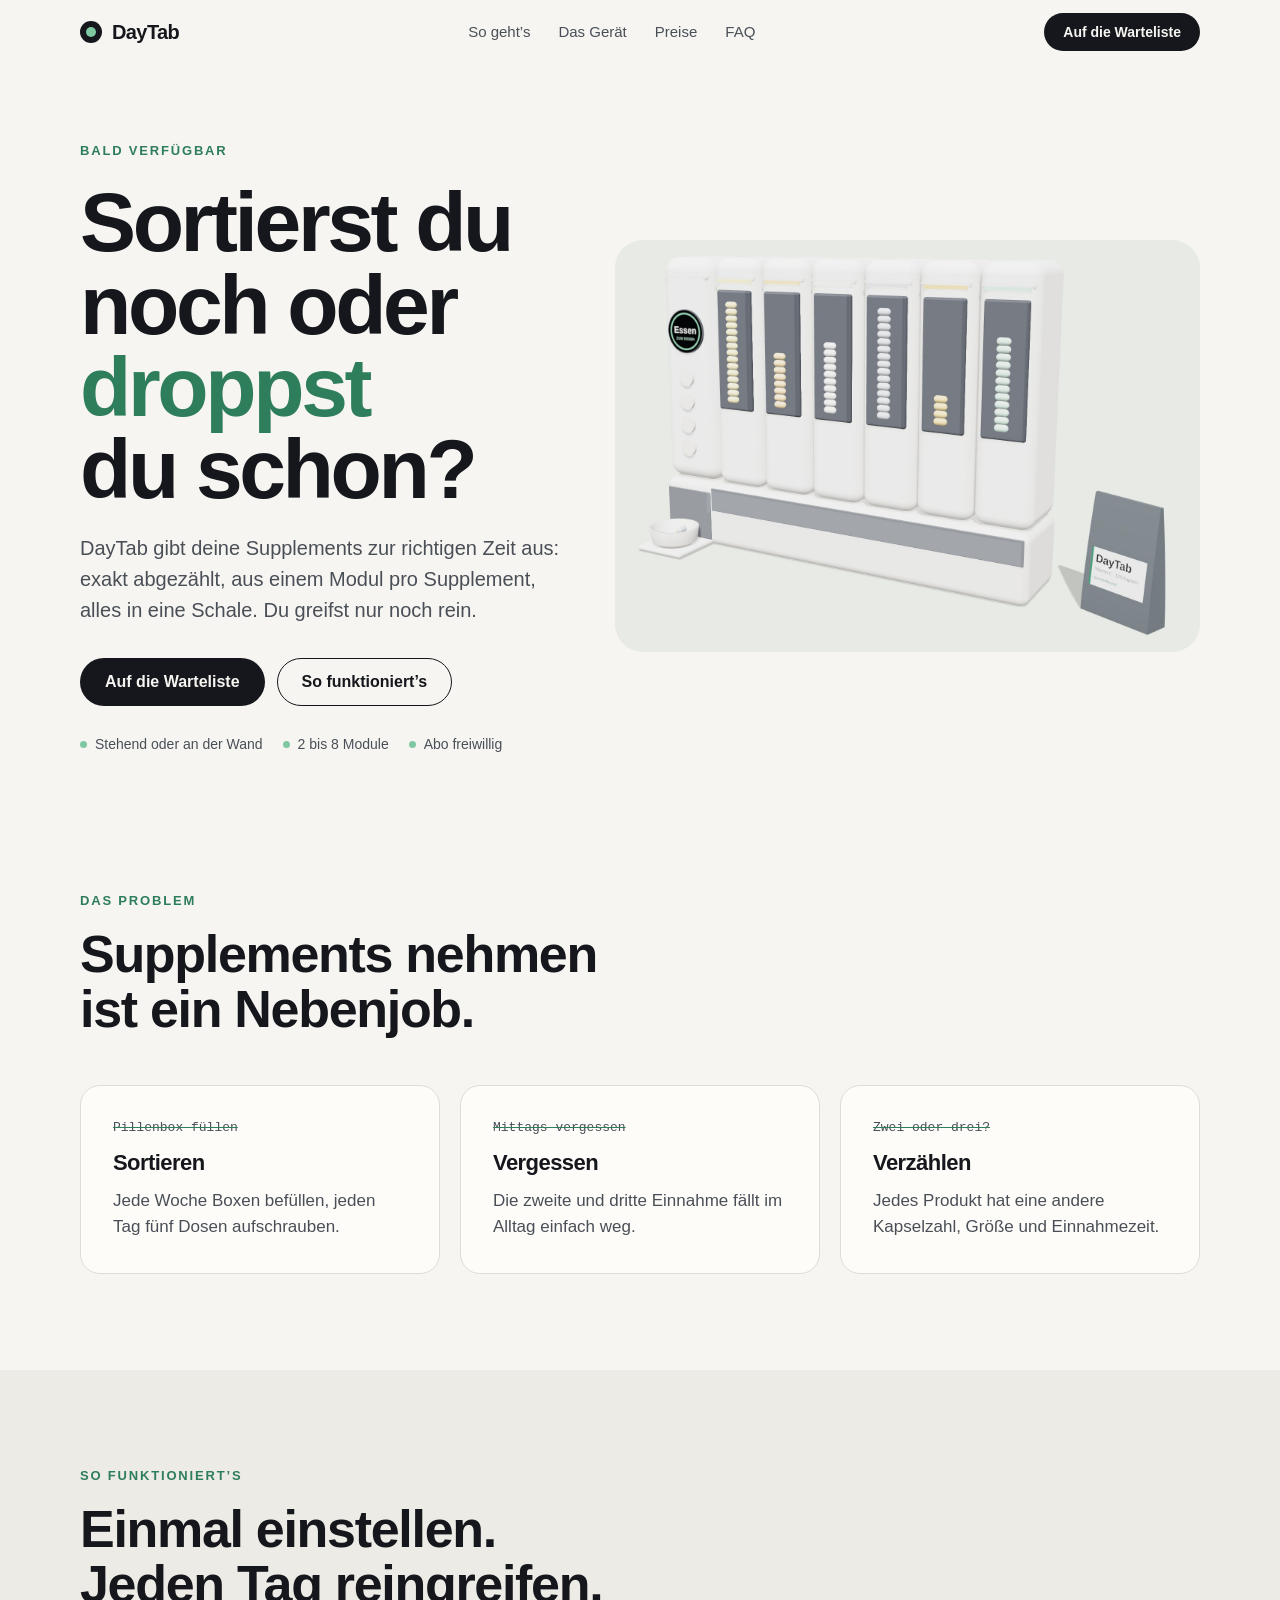
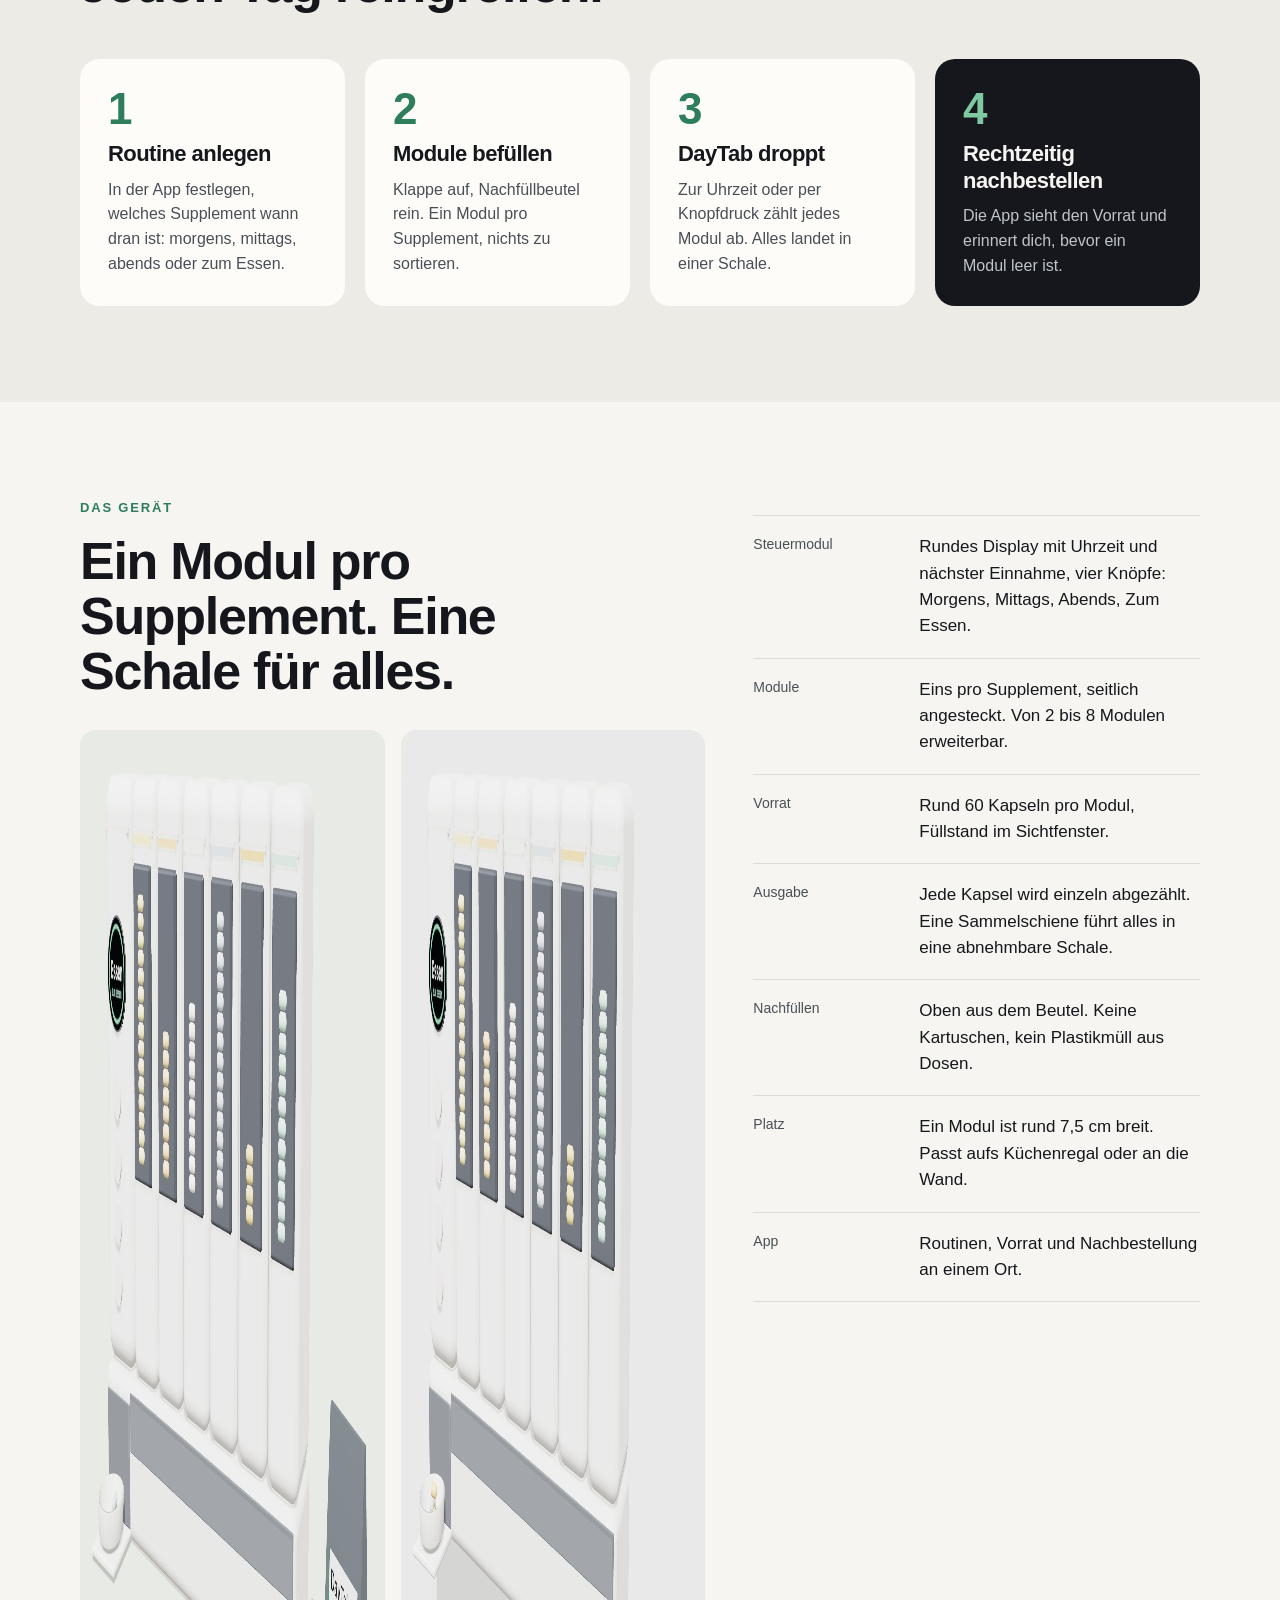
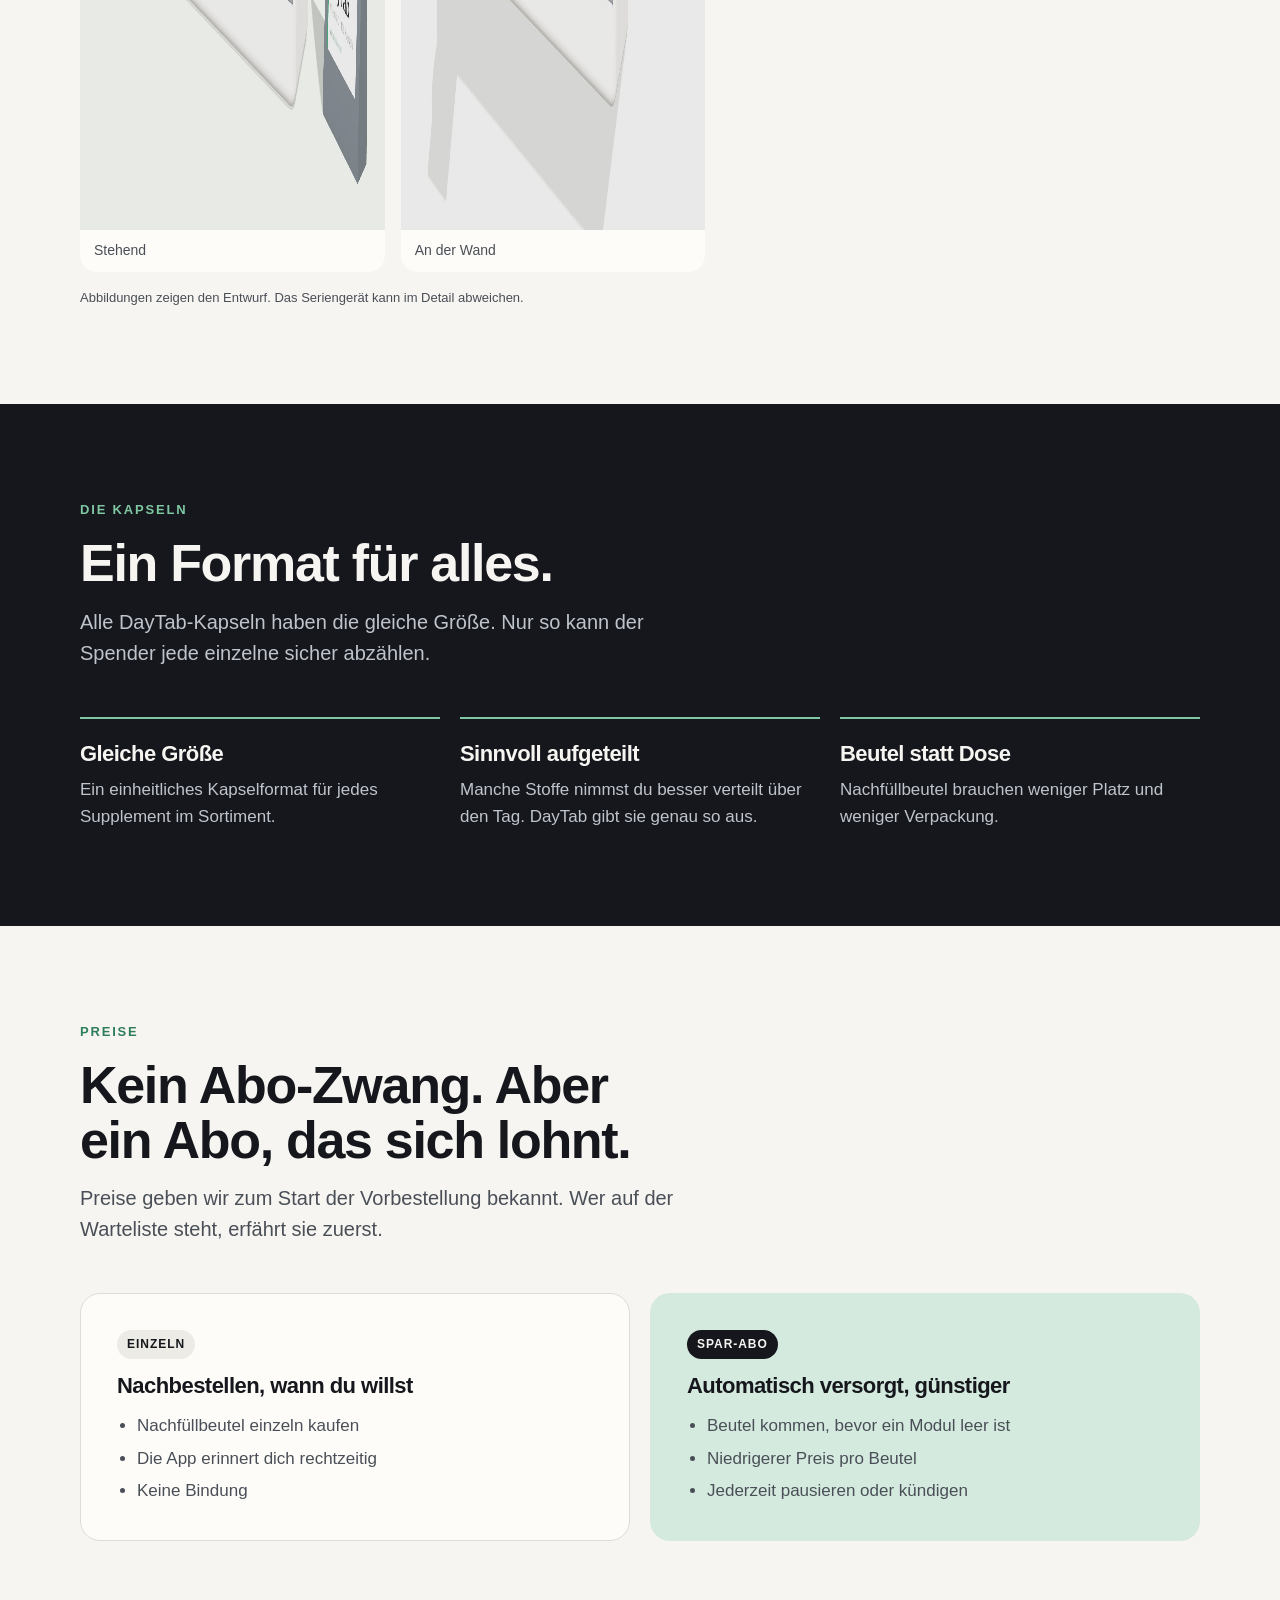
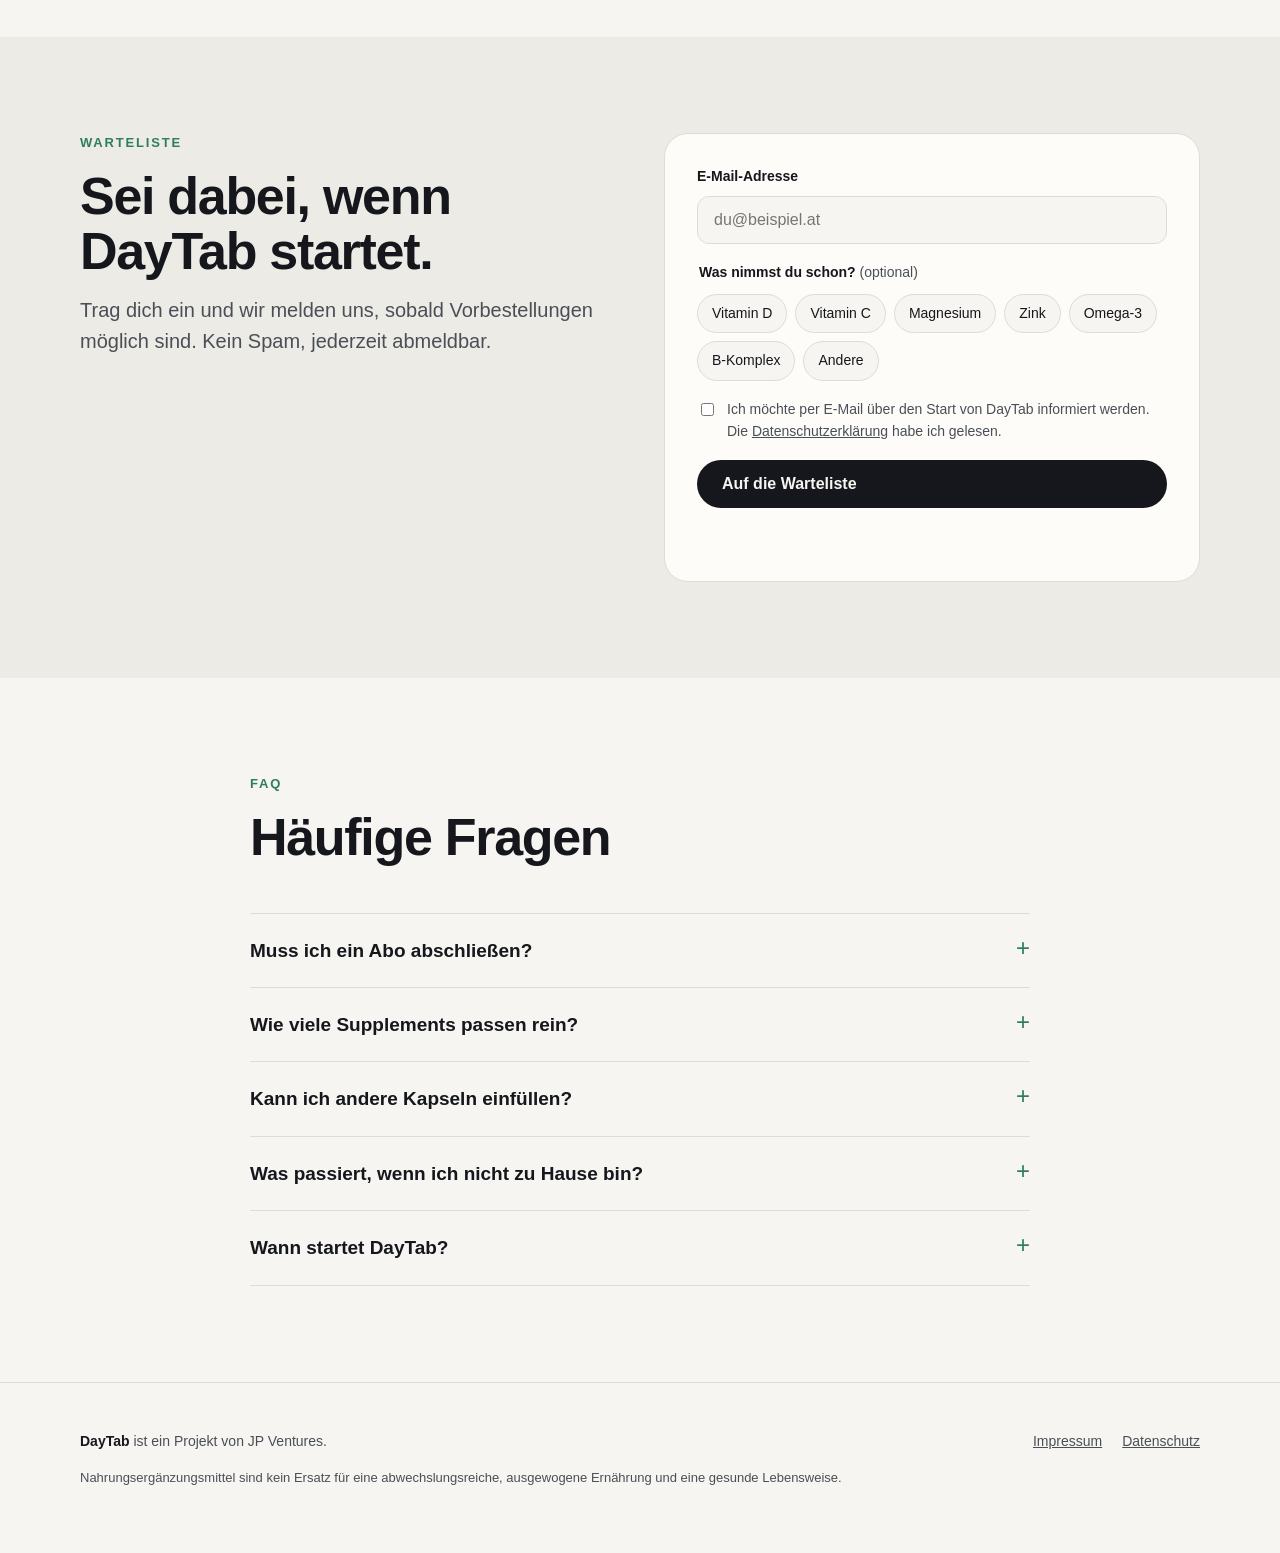
==== index.html @ 2c5327a3 "DayTab Landingpage mit Warteliste Co-Authored-By: Claude Opus 5.5 <noreply@anthropic.com> Claude-Ses" ====
<!doctype html>
<html lang="de">
<head>
<meta charset="utf-8">
<meta name="viewport" content="width=device-width, initial-scale=1">
<title>DayTab – Sortierst du noch oder droppst du schon?</title>
<meta name="description" content="DayTab gibt deine Supplements zur richtigen Zeit aus: ein Modul pro Supplement, exakt abgezählt, alles in einer Schale. Jetzt auf die Warteliste.">
<meta property="og:title" content="DayTab">
<meta property="og:description" content="Sortierst du noch oder droppst du schon? Der modulare Supplement-Spender.">
<meta property="og:image" content="/assets/spender-stehend.jpg">
<link rel="icon" href="data:image/svg+xml,%3Csvg xmlns='http://www.w3.org/2000/svg' viewBox='0 0 32 32'%3E%3Crect width='32' height='32' rx='8' fill='%2315171C'/%3E%3Ccircle cx='16' cy='16' r='7' fill='%237FC8A2'/%3E%3C/svg%3E">
<link rel="preload" href="/assets/fonts/dm-sans-latin-wght-normal.woff2" as="font" type="font/woff2" crossorigin>
<link rel="stylesheet" href="/assets/site.css">
<style>
:root{
  --paper:#F6F5F1; --paper-2:#ECEBE5; --stage:#E8EAE5; --card:#FDFCF9;
  --ink:#15171C; --ink-2:#4A4F57; --line:#DEDCD4;
  --green:#2E7D5B; --mint:#7FC8A2; --mint-soft:#D5EADF;
  --night:#15171C; --night-2:#BFC4CC;
  --sans:'DM Sans','Helvetica Neue',Arial,sans-serif; --mono:ui-monospace,'SF Mono',Menlo,Consolas,monospace;
  --wrap:1160px; --r:20px;
}
*{box-sizing:border-box}
html{scroll-behavior:smooth}
body{margin:0;background:var(--paper);color:var(--ink);font-family:var(--sans);font-size:17px;line-height:1.55;-webkit-font-smoothing:antialiased}
img{max-width:100%;display:block}
a{color:inherit}
.wrap{max-width:var(--wrap);margin:0 auto;padding-left:max(20px,env(safe-area-inset-left,0px));padding-right:max(20px,env(safe-area-inset-right,0px))}
h1,h2,h3{margin:0;letter-spacing:-.025em;text-wrap:balance}
h2{font-size:clamp(32px,4.4vw,52px);line-height:1.05;font-weight:700}
h3{font-size:22px;line-height:1.2;font-weight:600}
p{margin:0}
.eyebrow{font-size:13px;font-weight:600;letter-spacing:.14em;text-transform:uppercase;color:var(--green)}
.lead{font-size:20px;color:var(--ink-2);max-width:56ch}
.btn{display:inline-flex;align-items:center;gap:8px;font:600 16px var(--sans);text-decoration:none;border-radius:999px;padding:14px 24px;border:1px solid transparent;cursor:pointer;transition:transform .15s ease,background .15s ease}
.btn:hover{transform:translateY(-1px)}
.btn-dark{background:var(--ink);color:var(--paper)}
.btn-line{border-color:var(--ink);color:var(--ink);background:transparent}
:focus-visible{outline:2px solid var(--green);outline-offset:3px}

/* nav */
header.nav{position:sticky;top:0;z-index:20;background:rgba(246,245,241,.86);backdrop-filter:saturate(1.4) blur(12px);-webkit-backdrop-filter:saturate(1.4) blur(12px);border-bottom:1px solid transparent}
header.nav.scrolled{border-bottom-color:var(--line)}
.nav-in{display:flex;align-items:center;justify-content:space-between;height:64px;gap:16px}
.logo{display:flex;align-items:center;gap:10px;font-weight:700;font-size:20px;letter-spacing:-.03em;text-decoration:none}
.logo i{width:22px;height:22px;border-radius:50%;background:var(--ink);position:relative;display:block}
.logo i::after{content:"";position:absolute;inset:6px;border-radius:50%;background:var(--mint)}
.nav-links{display:flex;gap:28px;font-size:15px}
.nav-links a{text-decoration:none;color:var(--ink-2)}
.nav-links a:hover{color:var(--ink)}
.nav .btn{padding:10px 18px;font-size:14px}
@media (max-width:820px){.nav-links{display:none}}

/* hero */
.hero{padding:72px 0 40px}
.hero-grid{display:grid;grid-template-columns:minmax(0,5fr) minmax(0,6fr);gap:48px;align-items:center}
.hero h1{font-size:clamp(44px,6.6vw,84px);line-height:.98;font-weight:700;letter-spacing:-.04em;margin:18px 0 22px}
.hero h1 em{font-style:normal;color:var(--green)}
.hero .cta{display:flex;flex-wrap:wrap;gap:12px;margin-top:32px}
.hero-img{background:var(--stage);border-radius:28px;overflow:hidden;aspect-ratio:1560/1100}
.hero-img img{width:100%;height:100%;object-fit:cover}
.hero-meta{display:flex;flex-wrap:wrap;gap:8px 20px;margin-top:28px;font-size:14px;color:var(--ink-2)}
.hero-meta span::before{content:"";display:inline-block;width:7px;height:7px;border-radius:50%;background:var(--mint);margin-right:8px;vertical-align:1px}
@media (max-width:900px){.hero-grid{grid-template-columns:1fr}.hero{padding-top:40px}}

/* sections */
section{padding:96px 0}
.head{display:flex;flex-direction:column;gap:16px;margin-bottom:48px;max-width:760px}

.problems{display:grid;grid-template-columns:repeat(3,minmax(0,1fr));gap:20px}
.problem{background:var(--card);border:1px solid var(--line);border-radius:var(--r);padding:32px;display:flex;flex-direction:column;gap:12px}
.problem p{color:var(--ink-2)}
.strike{font-family:var(--mono);font-size:13px;color:var(--ink-2);text-decoration:line-through;text-decoration-color:var(--green)}
@media (max-width:820px){.problems{grid-template-columns:1fr}}

.how{background:var(--paper-2)}
.steps{list-style:none;margin:0;padding:0;display:grid;grid-template-columns:repeat(4,minmax(0,1fr));gap:20px;counter-reset:s}
.steps li{counter-increment:s;background:var(--card);border-radius:var(--r);padding:28px;display:flex;flex-direction:column;gap:10px}
.steps li::before{content:counter(s);font:700 44px/1 var(--sans);color:var(--green);letter-spacing:-.04em}
.steps li:last-child{background:var(--night);color:var(--paper)}
.steps li:last-child::before{color:var(--mint)}
.steps li:last-child p{color:var(--night-2)}
.steps p{color:var(--ink-2);font-size:16px}
@media (max-width:980px){.steps{grid-template-columns:repeat(2,minmax(0,1fr))}}
@media (max-width:560px){.steps{grid-template-columns:1fr}}

.device-grid{display:grid;grid-template-columns:minmax(0,7fr) minmax(0,5fr);gap:48px;align-items:start}
.device-img{background:var(--stage);border-radius:28px;overflow:hidden}
.specs{display:flex;flex-direction:column;border-top:1px solid var(--line)}
.spec{display:grid;grid-template-columns:150px 1fr;gap:16px;padding:18px 0;border-bottom:1px solid var(--line)}
.spec dt{font-size:14px;color:var(--ink-2)}
.spec dd{margin:0}
.mount{display:grid;grid-template-columns:repeat(2,minmax(0,1fr));gap:16px;margin-top:24px}
.mount figure{margin:0;background:var(--stage);border-radius:16px;overflow:hidden}
.mount figcaption{font-size:14px;padding:10px 14px;color:var(--ink-2);background:var(--card)}
@media (max-width:900px){.device-grid{grid-template-columns:1fr}.spec{grid-template-columns:120px 1fr}}

.dark{background:var(--night);color:var(--paper)}
.dark .eyebrow{color:var(--mint)}
.dark .lead{color:var(--night-2)}
.feat{display:grid;grid-template-columns:repeat(3,minmax(0,1fr));gap:20px}
.feat div{border-top:2px solid var(--mint);padding-top:22px;display:flex;flex-direction:column;gap:10px}
.feat p{color:var(--night-2)}
@media (max-width:820px){.feat{grid-template-columns:1fr}}

.plans{display:grid;grid-template-columns:repeat(2,minmax(0,1fr));gap:20px}
.plan{border-radius:var(--r);padding:36px;display:flex;flex-direction:column;gap:14px;background:var(--card);border:1px solid var(--line)}
.plan.sub{background:var(--mint-soft);border-color:transparent}
.plan ul{margin:0;padding-left:20px;color:var(--ink-2);display:flex;flex-direction:column;gap:6px}
.tag{align-self:flex-start;font-size:12px;font-weight:600;letter-spacing:.08em;text-transform:uppercase;background:var(--ink);color:var(--paper);padding:5px 10px;border-radius:999px}
@media (max-width:820px){.plans{grid-template-columns:1fr}}

.waitlist{background:var(--paper-2)}
.wl{display:grid;grid-template-columns:minmax(0,1fr) minmax(0,1fr);gap:48px;align-items:start}
form{background:var(--card);border-radius:24px;padding:32px;display:flex;flex-direction:column;gap:18px;border:1px solid var(--line)}
label{font-size:14px;font-weight:600;display:flex;flex-direction:column;gap:8px}
input[type=email]{font:16px var(--sans);padding:14px 16px;border-radius:12px;border:1px solid var(--line);background:var(--paper);color:var(--ink)}
input[type=email]:focus{outline:2px solid var(--green);outline-offset:0;border-color:transparent}
fieldset{border:0;margin:0;padding:0;display:flex;flex-direction:column;gap:10px}
legend{font-size:14px;font-weight:600;margin-bottom:10px}
.chips{display:flex;flex-wrap:wrap;gap:8px}
.chips label{font-weight:500;flex-direction:row;align-items:center;gap:0}
.chips input{position:absolute;opacity:0;pointer-events:none}
.chips span{display:inline-block;padding:8px 14px;border-radius:999px;border:1px solid var(--line);background:var(--paper);font-size:14px;cursor:pointer}
.chips input:checked + span{background:var(--ink);color:var(--paper);border-color:var(--ink)}
.chips input:focus-visible + span{outline:2px solid var(--green);outline-offset:2px}
.consent{flex-direction:row;align-items:flex-start;gap:10px;font-weight:400;color:var(--ink-2)}
.consent input{margin-top:4px;accent-color:var(--green);flex:none}
.consent span{min-width:0;flex:1}
form,.wl > *{min-width:0}
@media (max-width:900px){.wl{grid-template-columns:1fr;gap:32px}}
@media (max-width:480px){form{padding:24px 20px}}
.msg{font-size:15px;min-height:1.5em}
.msg.ok{color:var(--green);font-weight:600}
.msg.err{color:#A3412B}
.btn[disabled]{opacity:.6;cursor:default;transform:none}

.faq{max-width:820px}
details{border-bottom:1px solid var(--line);padding:22px 0}
details:first-of-type{border-top:1px solid var(--line)}
summary{font-size:19px;font-weight:600;cursor:pointer;list-style:none;display:flex;justify-content:space-between;gap:16px}
summary::-webkit-details-marker{display:none}
summary::after{content:"+";font-weight:400;color:var(--green);font-size:24px;line-height:1}
details[open] summary::after{content:"–"}
details p{margin-top:12px;color:var(--ink-2);max-width:64ch}

footer{padding:48px 0 64px;border-top:1px solid var(--line);font-size:14px;color:var(--ink-2)}
.foot{display:flex;flex-wrap:wrap;justify-content:space-between;gap:16px}
.foot nav{display:flex;gap:20px}
.note{font-size:13px;color:var(--ink-2);margin-top:16px}
@media (prefers-reduced-motion:reduce){html{scroll-behavior:auto}.btn{transition:none}}
</style>
</head>
<body>

<header class="nav" id="nav">
  <div class="wrap nav-in">
    <a class="logo" href="#top" aria-label="DayTab Startseite"><i></i>DayTab</a>
    <nav class="nav-links" aria-label="Hauptnavigation">
      <a href="#so-gehts">So geht’s</a>
      <a href="#geraet">Das Gerät</a>
      <a href="#abo">Preise</a>
      <a href="#faq">FAQ</a>
    </nav>
    <a class="btn btn-dark" href="#warteliste">Auf die Warteliste</a>
  </div>
</header>

<main id="top">
  <section class="hero">
    <div class="wrap hero-grid">
      <div>
        <span class="eyebrow">Bald verfügbar</span>
        <h1>Sortierst du noch oder <em>droppst</em> du schon?</h1>
        <p class="lead">DayTab gibt deine Supplements zur richtigen Zeit aus: exakt abgezählt, aus einem Modul pro Supplement, alles in eine Schale. Du greifst nur noch rein.</p>
        <div class="cta">
          <a class="btn btn-dark" href="#warteliste">Auf die Warteliste</a>
          <a class="btn btn-line" href="#so-gehts">So funktioniert’s</a>
        </div>
        <div class="hero-meta"><span>Stehend oder an der Wand</span><span>2 bis 8 Module</span><span>Abo freiwillig</span></div>
      </div>
      <div class="hero-img">
        <img src="/assets/spender-stehend.jpg" width="1560" height="1100" alt="DayTab Spender mit Steuermodul, sechs Supplement-Modulen, Sammelschiene, Schale und Nachfüllbeutel">
      </div>
    </div>
  </section>

  <section>
    <div class="wrap">
      <div class="head">
        <span class="eyebrow">Das Problem</span>
        <h2>Supplements nehmen ist ein Nebenjob.</h2>
      </div>
      <div class="problems">
        <div class="problem"><span class="strike">Pillenbox füllen</span><h3>Sortieren</h3><p>Jede Woche Boxen befüllen, jeden Tag fünf Dosen aufschrauben.</p></div>
        <div class="problem"><span class="strike">Mittags vergessen</span><h3>Vergessen</h3><p>Die zweite und dritte Einnahme fällt im Alltag einfach weg.</p></div>
        <div class="problem"><span class="strike">Zwei oder drei?</span><h3>Verzählen</h3><p>Jedes Produkt hat eine andere Kapselzahl, Größe und Einnahmezeit.</p></div>
      </div>
    </div>
  </section>

  <section class="how" id="so-gehts">
    <div class="wrap">
      <div class="head">
        <span class="eyebrow">So funktioniert’s</span>
        <h2>Einmal einstellen. Jeden Tag reingreifen.</h2>
      </div>
      <ol class="steps">
        <li><h3>Routine anlegen</h3><p>In der App festlegen, welches Supplement wann dran ist: morgens, mittags, abends oder zum Essen.</p></li>
        <li><h3>Module befüllen</h3><p>Klappe auf, Nachfüllbeutel rein. Ein Modul pro Supplement, nichts zu sortieren.</p></li>
        <li><h3>DayTab droppt</h3><p>Zur Uhrzeit oder per Knopfdruck zählt jedes Modul ab. Alles landet in einer Schale.</p></li>
        <li><h3>Rechtzeitig nachbestellen</h3><p>Die App sieht den Vorrat und erinnert dich, bevor ein Modul leer ist.</p></li>
      </ol>
    </div>
  </section>

  <section id="geraet">
    <div class="wrap device-grid">
      <div>
        <div class="head" style="margin-bottom:32px">
          <span class="eyebrow">Das Gerät</span>
          <h2>Ein Modul pro Supplement. Eine Schale für alles.</h2>
        </div>
        <div class="mount" style="margin-top:0">
          <figure><img src="/assets/spender-stehend.jpg" width="1560" height="1100" loading="lazy" alt="DayTab stehend"><figcaption>Stehend</figcaption></figure>
          <figure><img src="/assets/spender-wand.jpg" width="1560" height="1100" loading="lazy" alt="DayTab an der Wand montiert"><figcaption>An der Wand</figcaption></figure>
        </div>
      </div>
      <dl class="specs">
        <div class="spec"><dt>Steuermodul</dt><dd>Rundes Display mit Uhrzeit und nächster Einnahme, vier Knöpfe: Morgens, Mittags, Abends, Zum Essen.</dd></div>
        <div class="spec"><dt>Module</dt><dd>Eins pro Supplement, seitlich angesteckt. Von 2 bis 8 Modulen erweiterbar.</dd></div>
        <div class="spec"><dt>Vorrat</dt><dd>Rund 60 Kapseln pro Modul, Füllstand im Sichtfenster.</dd></div>
        <div class="spec"><dt>Ausgabe</dt><dd>Jede Kapsel wird einzeln abgezählt. Eine Sammelschiene führt alles in eine abnehmbare Schale.</dd></div>
        <div class="spec"><dt>Nachfüllen</dt><dd>Oben aus dem Beutel. Keine Kartuschen, kein Plastikmüll aus Dosen.</dd></div>
        <div class="spec"><dt>Platz</dt><dd>Ein Modul ist rund 7,5 cm breit. Passt aufs Küchenregal oder an die Wand.</dd></div>
        <div class="spec"><dt>App</dt><dd>Routinen, Vorrat und Nachbestellung an einem Ort.</dd></div>
      </dl>
    </div>
    <div class="wrap"><p class="note">Abbildungen zeigen den Entwurf. Das Seriengerät kann im Detail abweichen.</p></div>
  </section>

  <section class="dark">
    <div class="wrap">
      <div class="head">
        <span class="eyebrow">Die Kapseln</span>
        <h2>Ein Format für alles.</h2>
        <p class="lead">Alle DayTab-Kapseln haben die gleiche Größe. Nur so kann der Spender jede einzelne sicher abzählen.</p>
      </div>
      <div class="feat">
        <div><h3>Gleiche Größe</h3><p>Ein einheitliches Kapselformat für jedes Supplement im Sortiment.</p></div>
        <div><h3>Sinnvoll aufgeteilt</h3><p>Manche Stoffe nimmst du besser verteilt über den Tag. DayTab gibt sie genau so aus.</p></div>
        <div><h3>Beutel statt Dose</h3><p>Nachfüllbeutel brauchen weniger Platz und weniger Verpackung.</p></div>
      </div>
    </div>
  </section>

  <section id="abo">
    <div class="wrap">
      <div class="head">
        <span class="eyebrow">Preise</span>
        <h2>Kein Abo-Zwang. Aber ein Abo, das sich lohnt.</h2>
        <p class="lead">Preise geben wir zum Start der Vorbestellung bekannt. Wer auf der Warteliste steht, erfährt sie zuerst.</p>
      </div>
      <div class="plans">
        <div class="plan">
          <span class="tag" style="background:var(--paper-2);color:var(--ink)">Einzeln</span>
          <h3>Nachbestellen, wann du willst</h3>
          <ul><li>Nachfüllbeutel einzeln kaufen</li><li>Die App erinnert dich rechtzeitig</li><li>Keine Bindung</li></ul>
        </div>
        <div class="plan sub">
          <span class="tag">Spar-Abo</span>
          <h3>Automatisch versorgt, günstiger</h3>
          <ul><li>Beutel kommen, bevor ein Modul leer ist</li><li>Niedrigerer Preis pro Beutel</li><li>Jederzeit pausieren oder kündigen</li></ul>
        </div>
      </div>
    </div>
  </section>

  <section class="waitlist" id="warteliste">
    <div class="wrap wl">
      <div class="head" style="margin-bottom:0">
        <span class="eyebrow">Warteliste</span>
        <h2>Sei dabei, wenn DayTab startet.</h2>
        <p class="lead">Trag dich ein und wir melden uns, sobald Vorbestellungen möglich sind. Kein Spam, jederzeit abmeldbar.</p>
      </div>
      <form id="wl-form" novalidate>
        <label for="wl-email">E-Mail-Adresse
          <input id="wl-email" name="email" type="email" autocomplete="email" required placeholder="du@beispiel.at">
        </label>
        <fieldset>
          <legend>Was nimmst du schon? <span style="font-weight:400;color:var(--ink-2)">(optional)</span></legend>
          <div class="chips">
            <label><input type="checkbox" name="interests" value="vitamin-d"><span>Vitamin D</span></label>
            <label><input type="checkbox" name="interests" value="vitamin-c"><span>Vitamin C</span></label>
            <label><input type="checkbox" name="interests" value="magnesium"><span>Magnesium</span></label>
            <label><input type="checkbox" name="interests" value="zink"><span>Zink</span></label>
            <label><input type="checkbox" name="interests" value="omega-3"><span>Omega-3</span></label>
            <label><input type="checkbox" name="interests" value="b-komplex"><span>B-Komplex</span></label>
            <label><input type="checkbox" name="interests" value="andere"><span>Andere</span></label>
          </div>
        </fieldset>
        <label class="consent" for="wl-consent"><input id="wl-consent" name="consent" type="checkbox" required><span>Ich möchte per E-Mail über den Start von DayTab informiert werden. Die <a href="/datenschutz">Datenschutzerklärung</a> habe ich gelesen.</span></label>
        <input type="text" name="website" tabindex="-1" autocomplete="off" aria-hidden="true" style="position:absolute;left:-9999px">
        <button class="btn btn-dark" type="submit" id="wl-btn">Auf die Warteliste</button>
        <p class="msg" id="wl-msg" role="status" aria-live="polite"></p>
      </form>
    </div>
  </section>

  <section id="faq">
    <div class="wrap faq">
      <div class="head"><span class="eyebrow">FAQ</span><h2>Häufige Fragen</h2></div>
      <details><summary>Muss ich ein Abo abschließen?</summary><p>Nein. Du kannst jeden Nachfüllbeutel einzeln kaufen. Das Spar-Abo ist freiwillig, günstiger und jederzeit kündbar.</p></details>
      <details><summary>Wie viele Supplements passen rein?</summary><p>Ein Modul pro Supplement, von 2 bis 8 Modulen. Du startest klein und steckst später weitere Module an.</p></details>
      <details><summary>Kann ich andere Kapseln einfüllen?</summary><p>DayTab ist auf das einheitliche DayTab-Kapselformat abgestimmt. Nur damit können wir zuverlässiges Abzählen zusagen.</p></details>
      <details><summary>Was passiert, wenn ich nicht zu Hause bin?</summary><p>Die Kapseln bleiben im Gerät, bis du die Ausgabe auslöst oder sie zur geplanten Zeit in die Schale fallen. Die App zeigt dir, was noch offen ist.</p></details>
      <details><summary>Wann startet DayTab?</summary><p>Wir arbeiten gerade am Prototyp. Alle auf der Warteliste erfahren als Erste, wann Vorbestellungen möglich sind.</p></details>
    </div>
  </section>
</main>

<footer>
  <div class="wrap">
    <div class="foot">
      <span><strong style="color:var(--ink)">DayTab</strong> ist ein Projekt von JP Ventures.</span>
      <nav aria-label="Rechtliches"><a href="/impressum">Impressum</a><a href="/datenschutz">Datenschutz</a></nav>
    </div>
    <p class="note">Nahrungsergänzungsmittel sind kein Ersatz für eine abwechslungsreiche, ausgewogene Ernährung und eine gesunde Lebensweise.</p>
  </div>
</footer>

<script>
(function(){
  var nav=document.getElementById('nav');
  var onScroll=function(){nav.classList.toggle('scrolled',window.scrollY>8)};
  window.addEventListener('scroll',onScroll,{passive:true});onScroll();

  var form=document.getElementById('wl-form'),btn=document.getElementById('wl-btn'),msg=document.getElementById('wl-msg');
  function say(t,cls){msg.textContent=t;msg.className='msg '+(cls||'')}
  form.addEventListener('submit',function(e){
    e.preventDefault();
    var email=form.email.value.trim();
    if(!/^[^\s@]+@[^\s@]+\.[^\s@]+$/.test(email)){say('Bitte gib eine gültige E-Mail-Adresse ein.','err');form.email.focus();return}
    if(!form.consent.checked){say('Bitte bestätige die Einwilligung, damit wir dir schreiben dürfen.','err');return}
    var interests=[].slice.call(form.querySelectorAll('input[name=interests]:checked')).map(function(i){return i.value});
    btn.disabled=true;say('Wird gesendet …');
    fetch('/api/waitlist',{method:'POST',headers:{'Content-Type':'application/json'},body:JSON.stringify({email:email,interests:interests,consent:true,website:form.website.value})})
      .then(function(r){return r.json().catch(function(){return {}}).then(function(d){return {ok:r.ok,d:d}})})
      .then(function(res){
        if(res.ok){form.reset();say(res.d.already?'Du stehst schon auf der Warteliste.':'Danke! Du stehst auf der Warteliste.','ok')}
        else{say(res.d.error||'Das hat nicht geklappt. Bitte versuch es später noch einmal.','err')}
      })
      .catch(function(){say('Keine Verbindung. Bitte versuch es später noch einmal.','err')})
      .finally(function(){btn.disabled=false});
  });
})();
</script>
</body>
</html>
---- assets/site.css ----
/* DM Sans (SIL Open Font License, see fonts/OFL.txt), self-hosted */
@font-face{font-family:'DM Sans';font-style:normal;font-display:swap;font-weight:100 1000;src:url(/assets/fonts/dm-sans-latin-wght-normal.woff2) format('woff2-variations');unicode-range:U+0000-00FF,U+0131,U+0152-0153,U+02BB-02BC,U+02C6,U+02DA,U+02DC,U+0304,U+0308,U+0329,U+2000-206F,U+20AC,U+2122,U+2191,U+2193,U+2212,U+2215,U+FEFF,U+FFFD}
@font-face{font-family:'DM Sans';font-style:normal;font-display:swap;font-weight:100 1000;src:url(/assets/fonts/dm-sans-latin-ext-wght-normal.woff2) format('woff2-variations');unicode-range:U+0100-02BA,U+02BD-02C5,U+02C7-02CC,U+02CE-02D7,U+02DD-02FF,U+0304,U+0308,U+0329,U+1D00-1DBF,U+1E00-1E9F,U+1EF2-1EFF,U+2020,U+20A0-20AB,U+20AD-20C0,U+2113,U+2C60-2C7F,U+A720-A7FF}
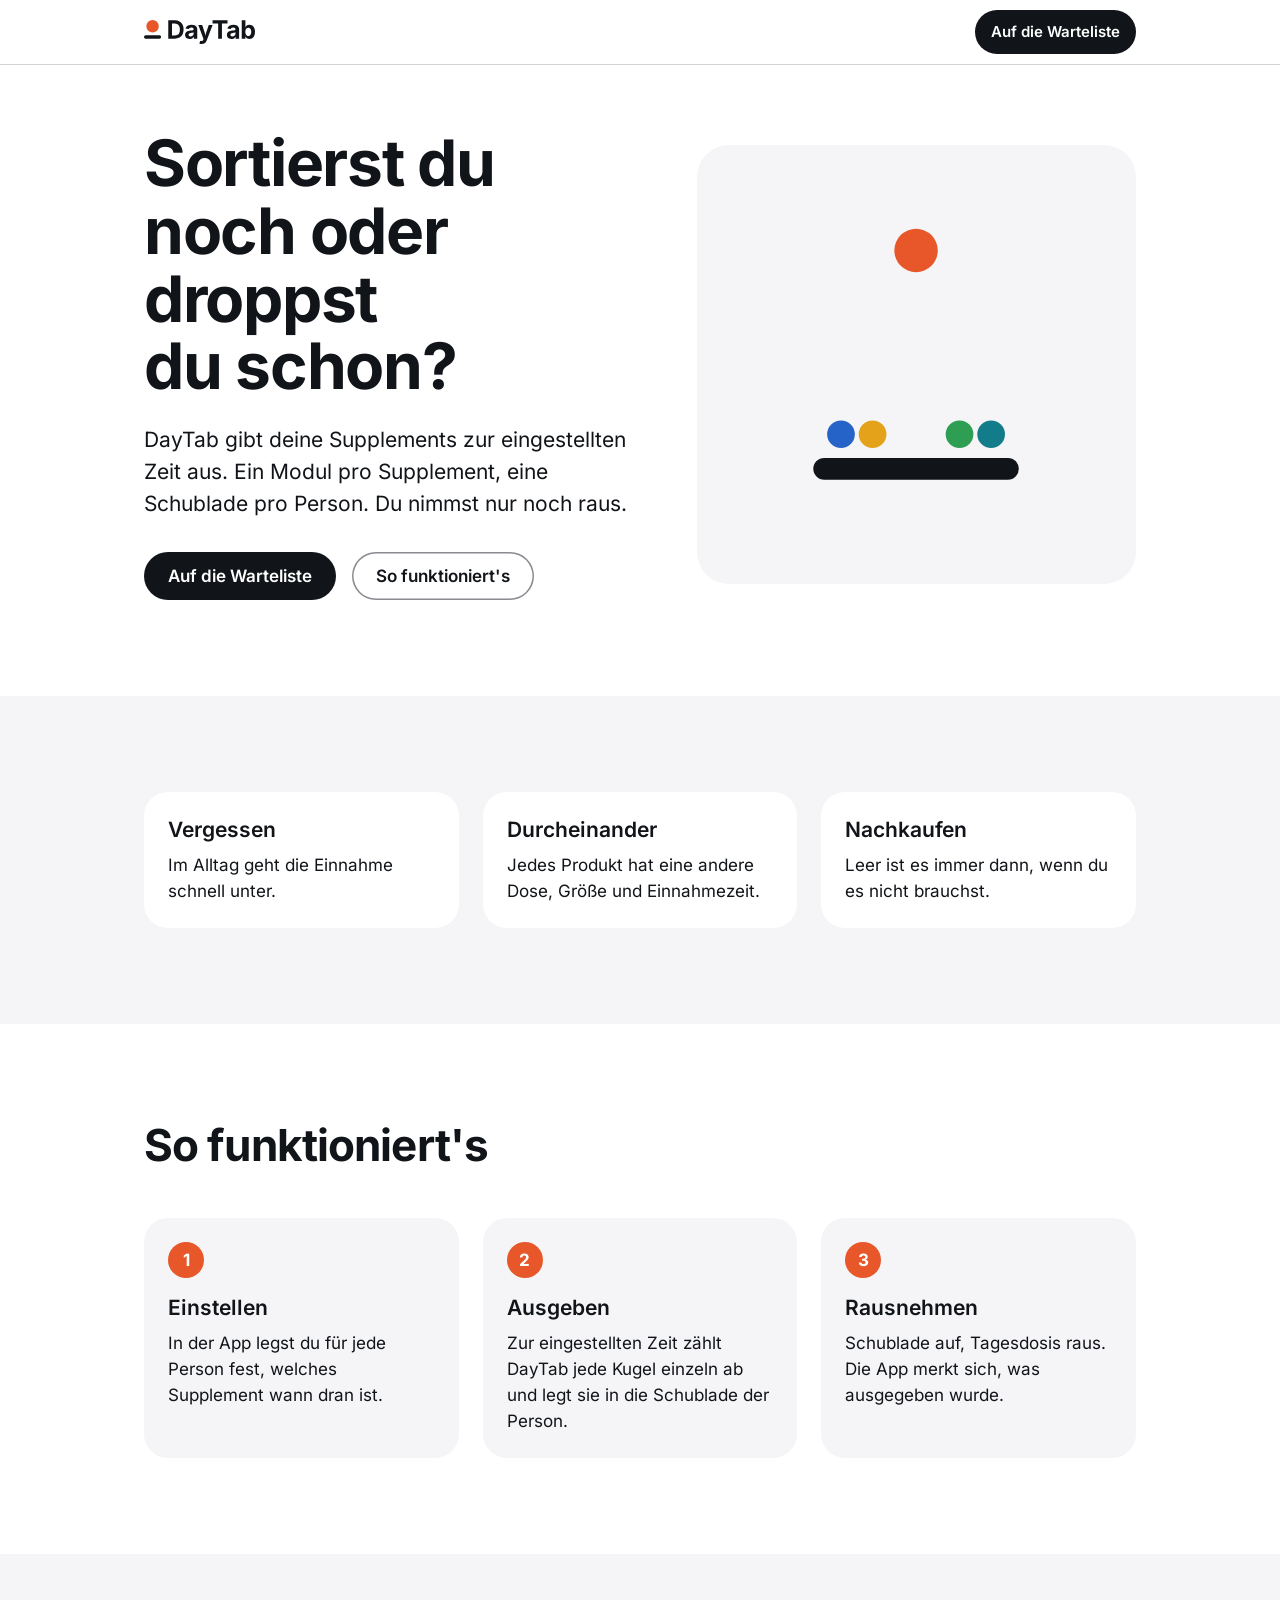
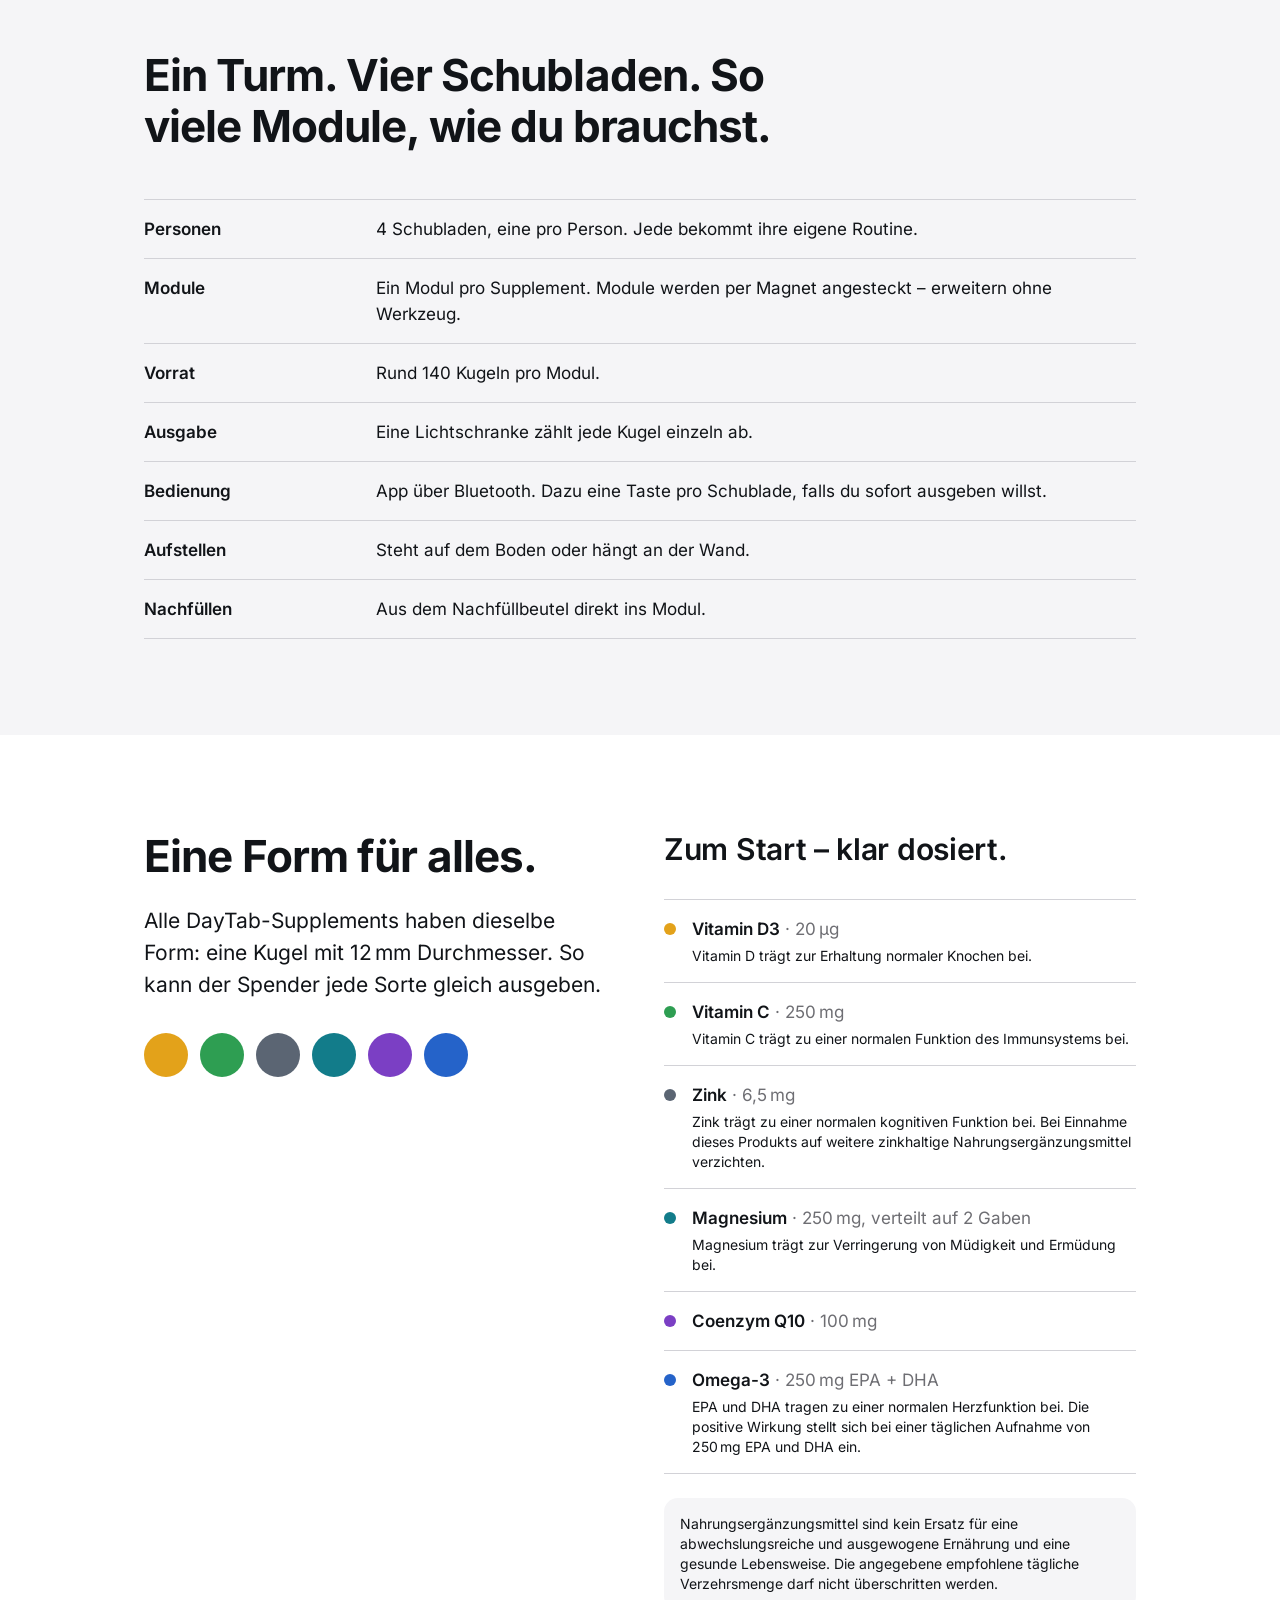
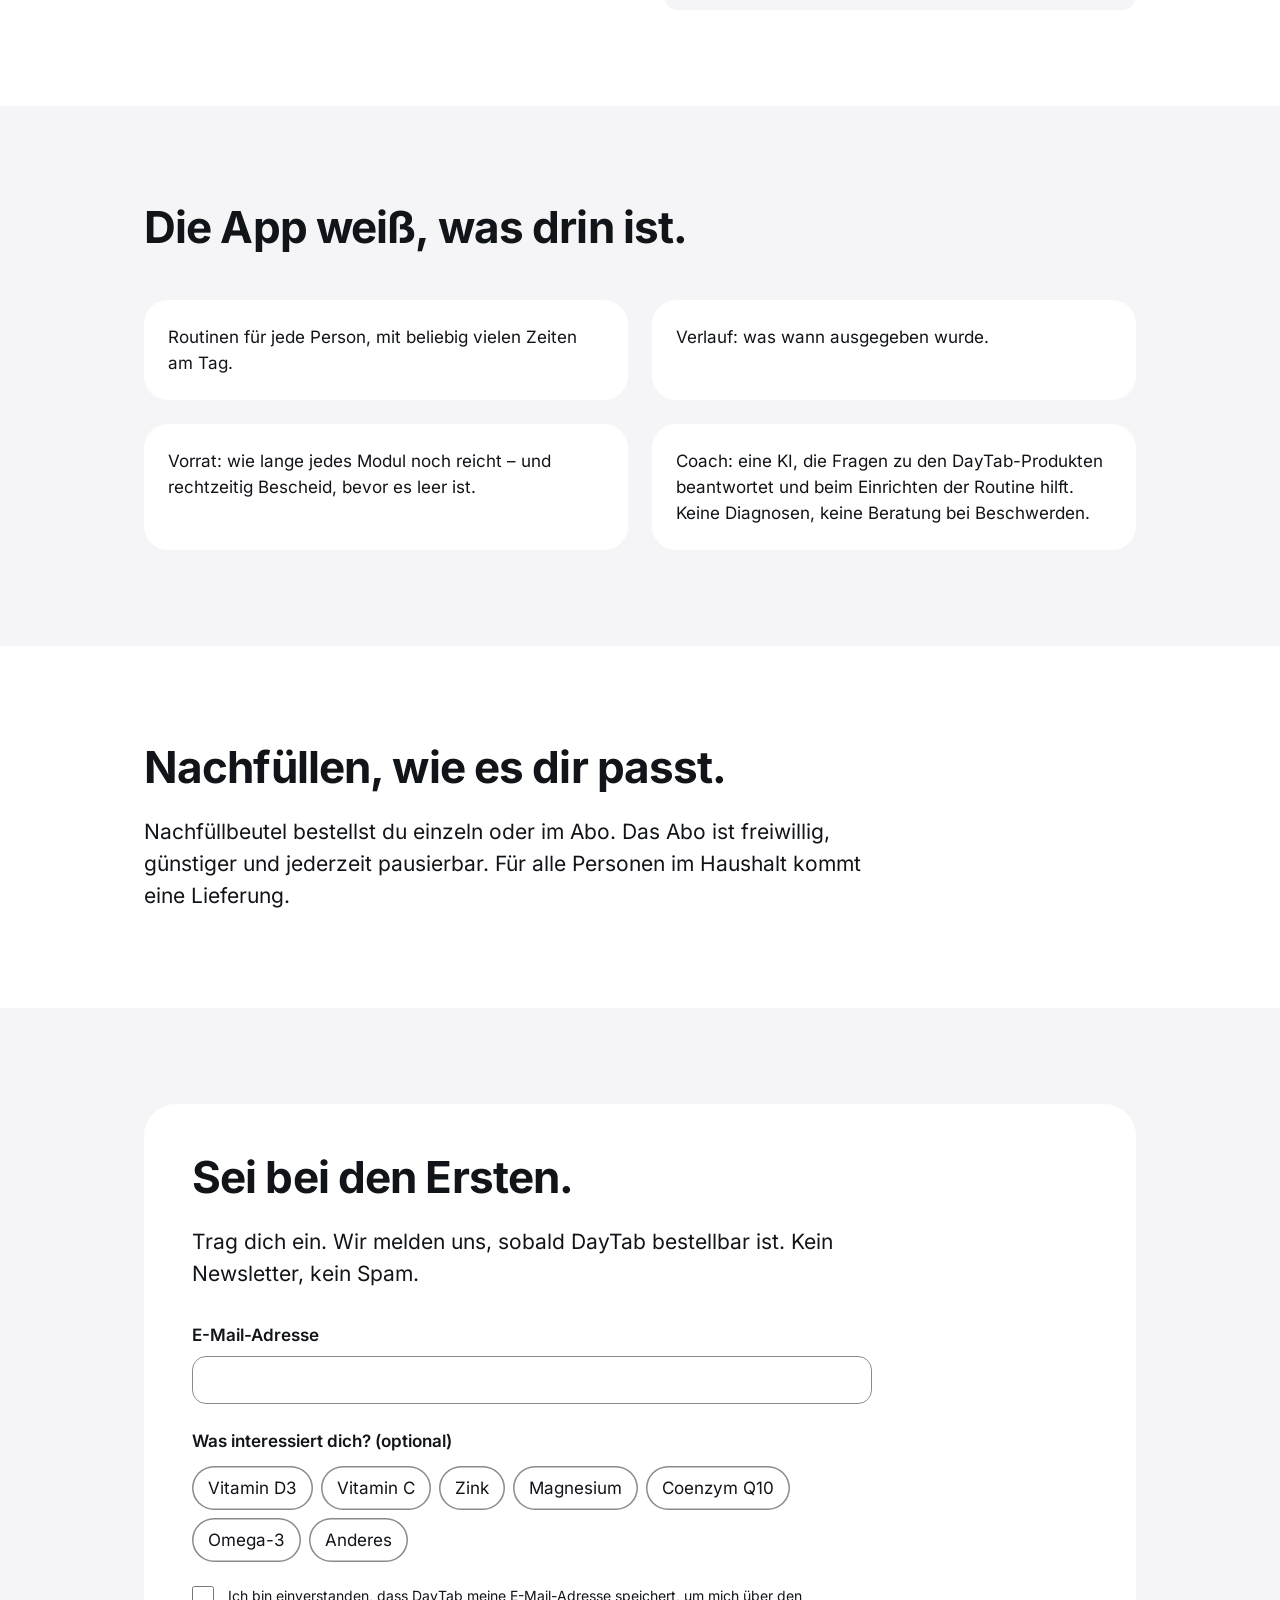
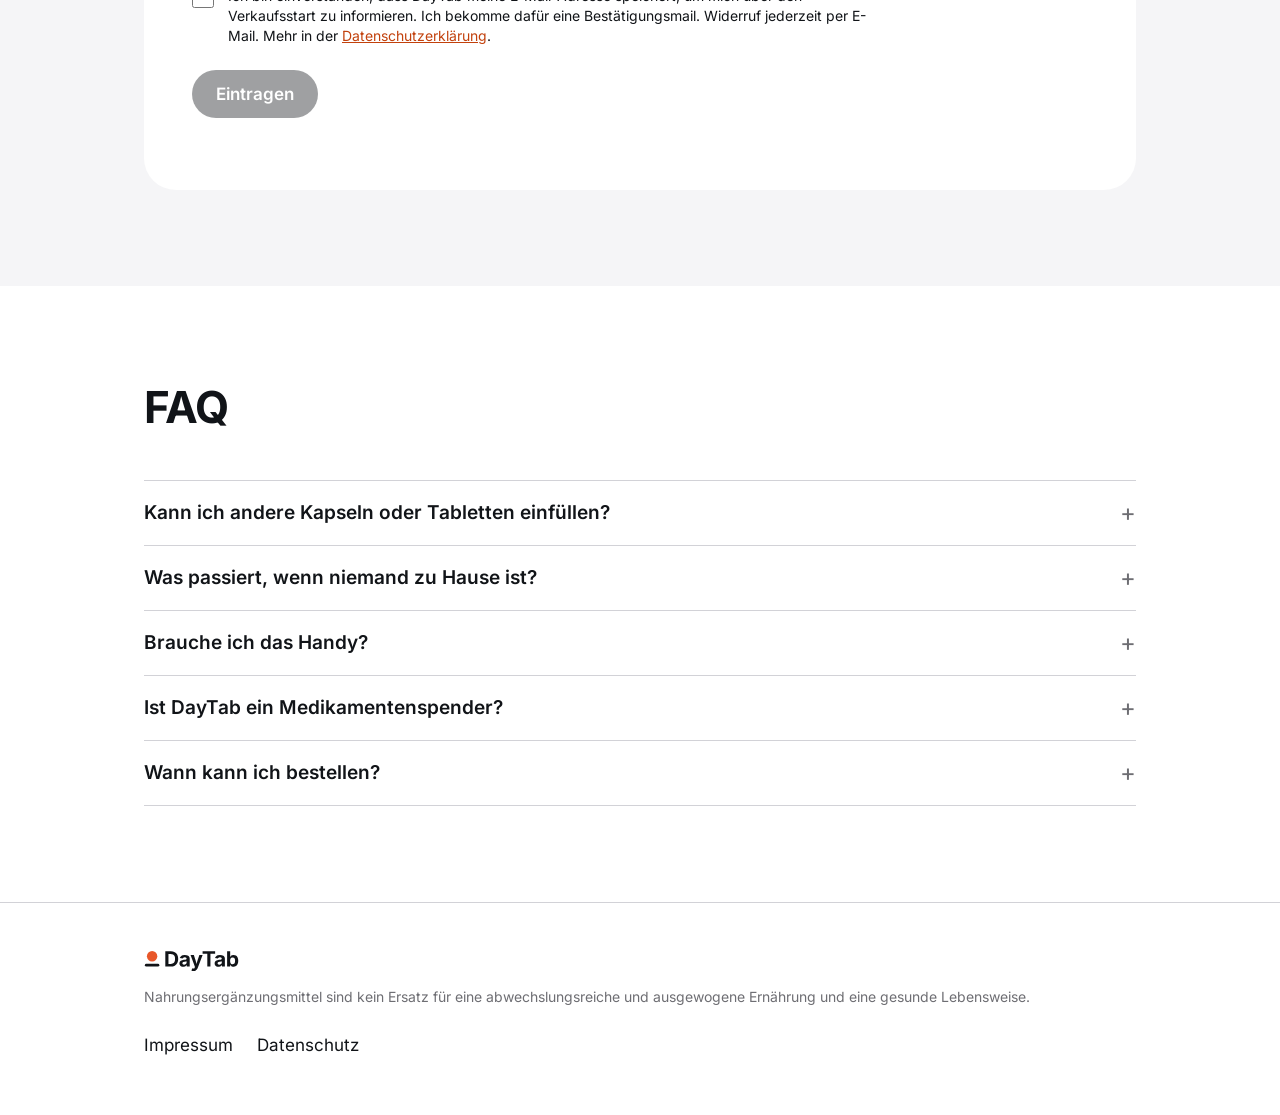
==== commit 3f73aef1: "Website neu nach Design-System und geprüften Texten (DT-23) - Texte aus website-texte.md (Recht DT-3" ====
--- a/index.html
+++ b/index.html
@@ -3,355 +3,323 @@
 <head>
 <meta charset="utf-8">
 <meta name="viewport" content="width=device-width, initial-scale=1">
-<title>DayTab – Sortierst du noch oder droppst du schon?</title>
-<meta name="description" content="DayTab gibt deine Supplements zur richtigen Zeit aus: ein Modul pro Supplement, exakt abgezählt, alles in einer Schale. Jetzt auf die Warteliste.">
-<meta property="og:title" content="DayTab">
-<meta property="og:description" content="Sortierst du noch oder droppst du schon? Der modulare Supplement-Spender.">
-<meta property="og:image" content="/assets/spender-stehend.jpg">
-<link rel="icon" href="data:image/svg+xml,%3Csvg xmlns='http://www.w3.org/2000/svg' viewBox='0 0 32 32'%3E%3Crect width='32' height='32' rx='8' fill='%2315171C'/%3E%3Ccircle cx='16' cy='16' r='7' fill='%237FC8A2'/%3E%3C/svg%3E">
-<link rel="preload" href="/assets/fonts/dm-sans-latin-wght-normal.woff2" as="font" type="font/woff2" crossorigin>
+<title>DayTab – Deine Supplements, automatisch ausgegeben</title>
+<meta name="description" content="DayTab gibt deine Supplements zur eingestellten Zeit aus – für bis zu vier Personen. Jetzt auf die Warteliste.">
+<meta property="og:title" content="DayTab – Deine Supplements, automatisch ausgegeben">
+<meta property="og:description" content="DayTab gibt deine Supplements zur eingestellten Zeit aus – für bis zu vier Personen. Jetzt auf die Warteliste.">
+<link rel="icon" href="/assets/daytab-zeichen.svg" type="image/svg+xml">
+<link rel="preload" href="/assets/fonts/inter-latin-400.woff2" as="font" type="font/woff2" crossorigin>
+<link rel="preload" href="/assets/fonts/inter-latin-700.woff2" as="font" type="font/woff2" crossorigin>
 <link rel="stylesheet" href="/assets/site.css">
 <style>
-:root{
-  --paper:#F6F5F1; --paper-2:#ECEBE5; --stage:#E8EAE5; --card:#FDFCF9;
-  --ink:#15171C; --ink-2:#4A4F57; --line:#DEDCD4;
-  --green:#2E7D5B; --mint:#7FC8A2; --mint-soft:#D5EADF;
-  --night:#15171C; --night-2:#BFC4CC;
-  --sans:'DM Sans','Helvetica Neue',Arial,sans-serif; --mono:ui-monospace,'SF Mono',Menlo,Consolas,monospace;
-  --wrap:1160px; --r:20px;
+/* Seiten-Styles, nur Tokens aus site.css */
+.skip{position:absolute;left:-9999px}
+.skip:focus{left:var(--space-4);top:var(--space-4);z-index:10;background:var(--surface);padding:var(--space-2) var(--space-4);border-radius:var(--radius-s)}
+header.top{position:sticky;top:0;z-index:5;background:rgba(255,255,255,.88);-webkit-backdrop-filter:saturate(180%) blur(16px);backdrop-filter:saturate(180%) blur(16px);border-bottom:1px solid var(--line)}
+header.top .wrap{display:flex;align-items:center;justify-content:space-between;min-height:64px}
+.logo{display:inline-flex;align-items:center;min-height:44px}
+.logo img{width:112px;height:auto}
+section{padding:var(--space-24) 0}
+section.mist{background:var(--surface-mist)}
+h1,h2,h3{margin:0;text-wrap:balance}
+.display{font-size:clamp(40px,7vw,64px);line-height:1.06;font-weight:700;letter-spacing:-.02em}
+.h1{font-size:clamp(32px,5vw,44px);line-height:1.14;font-weight:700;letter-spacing:-.02em}
+.h2{font-size:clamp(24px,3.4vw,30px);line-height:1.2;font-weight:600;letter-spacing:-.01em}
+.h3{font-size:21px;line-height:28px;font-weight:600}
+.lead{font-size:21px;line-height:32px;color:var(--ink);max-width:36em;margin:var(--space-6) 0 0}
+p{margin:0}
+.muted{color:var(--ink-muted)}
+.small{font-size:14px;line-height:20px}
+.label{font-size:13px;line-height:16px;font-weight:600;letter-spacing:.06em;text-transform:uppercase;color:var(--ink-muted)}
+.btn{display:inline-flex;align-items:center;justify-content:center;font:inherit;font-size:17px;font-weight:600;line-height:20px;min-height:48px;padding:0 var(--space-6);border-radius:var(--radius-pill);border:0;cursor:pointer;text-decoration:none}
+.btn-primary{background:var(--action);color:var(--on-action)}
+.btn-secondary{background:transparent;color:var(--ink);box-shadow:inset 0 0 0 1.5px var(--line-strong)}
+.btn:disabled{opacity:.4;cursor:default}
+.btn-small{min-height:44px;font-size:15px;padding:0 var(--space-4)}
+
+/* Hero */
+.hero{padding:var(--space-16) 0 var(--space-24)}
+.hero-grid{display:grid;gap:var(--space-12);align-items:center}
+@media(min-width:900px){.hero-grid{grid-template-columns:1.15fr 1fr}}
+.hero .actions{margin-top:var(--space-8);display:flex;flex-wrap:wrap;gap:var(--space-4)}
+.stage{background:var(--surface-mist);border-radius:var(--radius-xl);aspect-ratio:1/1;display:flex;align-items:center;justify-content:center}
+.stage svg{width:72%;height:auto}
+@media (prefers-reduced-motion:no-preference){
+  .drop{animation:drop 3.2s cubic-bezier(.5,0,.75,0) infinite}
+  @keyframes drop{0%,15%{transform:translateY(0);opacity:1}55%{transform:translateY(212px);opacity:1}62%,100%{transform:translateY(212px);opacity:0}}
 }
-*{box-sizing:border-box}
-html{scroll-behavior:smooth}
-body{margin:0;background:var(--paper);color:var(--ink);font-family:var(--sans);font-size:17px;line-height:1.55;-webkit-font-smoothing:antialiased}
-img{max-width:100%;display:block}
-a{color:inherit}
-.wrap{max-width:var(--wrap);margin:0 auto;padding-left:max(20px,env(safe-area-inset-left,0px));padding-right:max(20px,env(safe-area-inset-right,0px))}
-h1,h2,h3{margin:0;letter-spacing:-.025em;text-wrap:balance}
-h2{font-size:clamp(32px,4.4vw,52px);line-height:1.05;font-weight:700}
-h3{font-size:22px;line-height:1.2;font-weight:600}
-p{margin:0}
-.eyebrow{font-size:13px;font-weight:600;letter-spacing:.14em;text-transform:uppercase;color:var(--green)}
-.lead{font-size:20px;color:var(--ink-2);max-width:56ch}
-.btn{display:inline-flex;align-items:center;gap:8px;font:600 16px var(--sans);text-decoration:none;border-radius:999px;padding:14px 24px;border:1px solid transparent;cursor:pointer;transition:transform .15s ease,background .15s ease}
-.btn:hover{transform:translateY(-1px)}
-.btn-dark{background:var(--ink);color:var(--paper)}
-.btn-line{border-color:var(--ink);color:var(--ink);background:transparent}
-:focus-visible{outline:2px solid var(--green);outline-offset:3px}
-
-/* nav */
-header.nav{position:sticky;top:0;z-index:20;background:rgba(246,245,241,.86);backdrop-filter:saturate(1.4) blur(12px);-webkit-backdrop-filter:saturate(1.4) blur(12px);border-bottom:1px solid transparent}
-header.nav.scrolled{border-bottom-color:var(--line)}
-.nav-in{display:flex;align-items:center;justify-content:space-between;height:64px;gap:16px}
-.logo{display:flex;align-items:center;gap:10px;font-weight:700;font-size:20px;letter-spacing:-.03em;text-decoration:none}
-.logo i{width:22px;height:22px;border-radius:50%;background:var(--ink);position:relative;display:block}
-.logo i::after{content:"";position:absolute;inset:6px;border-radius:50%;background:var(--mint)}
-.nav-links{display:flex;gap:28px;font-size:15px}
-.nav-links a{text-decoration:none;color:var(--ink-2)}
-.nav-links a:hover{color:var(--ink)}
-.nav .btn{padding:10px 18px;font-size:14px}
-@media (max-width:820px){.nav-links{display:none}}
-
-/* hero */
-.hero{padding:72px 0 40px}
-.hero-grid{display:grid;grid-template-columns:minmax(0,5fr) minmax(0,6fr);gap:48px;align-items:center}
-.hero h1{font-size:clamp(44px,6.6vw,84px);line-height:.98;font-weight:700;letter-spacing:-.04em;margin:18px 0 22px}
-.hero h1 em{font-style:normal;color:var(--green)}
-.hero .cta{display:flex;flex-wrap:wrap;gap:12px;margin-top:32px}
-.hero-img{background:var(--stage);border-radius:28px;overflow:hidden;aspect-ratio:1560/1100}
-.hero-img img{width:100%;height:100%;object-fit:cover}
-.hero-meta{display:flex;flex-wrap:wrap;gap:8px 20px;margin-top:28px;font-size:14px;color:var(--ink-2)}
-.hero-meta span::before{content:"";display:inline-block;width:7px;height:7px;border-radius:50%;background:var(--mint);margin-right:8px;vertical-align:1px}
-@media (max-width:900px){.hero-grid{grid-template-columns:1fr}.hero{padding-top:40px}}
-
-/* sections */
-section{padding:96px 0}
-.head{display:flex;flex-direction:column;gap:16px;margin-bottom:48px;max-width:760px}
-
-.problems{display:grid;grid-template-columns:repeat(3,minmax(0,1fr));gap:20px}
-.problem{background:var(--card);border:1px solid var(--line);border-radius:var(--r);padding:32px;display:flex;flex-direction:column;gap:12px}
-.problem p{color:var(--ink-2)}
-.strike{font-family:var(--mono);font-size:13px;color:var(--ink-2);text-decoration:line-through;text-decoration-color:var(--green)}
-@media (max-width:820px){.problems{grid-template-columns:1fr}}
-
-.how{background:var(--paper-2)}
-.steps{list-style:none;margin:0;padding:0;display:grid;grid-template-columns:repeat(4,minmax(0,1fr));gap:20px;counter-reset:s}
-.steps li{counter-increment:s;background:var(--card);border-radius:var(--r);padding:28px;display:flex;flex-direction:column;gap:10px}
-.steps li::before{content:counter(s);font:700 44px/1 var(--sans);color:var(--green);letter-spacing:-.04em}
-.steps li:last-child{background:var(--night);color:var(--paper)}
-.steps li:last-child::before{color:var(--mint)}
-.steps li:last-child p{color:var(--night-2)}
-.steps p{color:var(--ink-2);font-size:16px}
-@media (max-width:980px){.steps{grid-template-columns:repeat(2,minmax(0,1fr))}}
-@media (max-width:560px){.steps{grid-template-columns:1fr}}
-
-.device-grid{display:grid;grid-template-columns:minmax(0,7fr) minmax(0,5fr);gap:48px;align-items:start}
-.device-img{background:var(--stage);border-radius:28px;overflow:hidden}
-.specs{display:flex;flex-direction:column;border-top:1px solid var(--line)}
-.spec{display:grid;grid-template-columns:150px 1fr;gap:16px;padding:18px 0;border-bottom:1px solid var(--line)}
-.spec dt{font-size:14px;color:var(--ink-2)}
-.spec dd{margin:0}
-.mount{display:grid;grid-template-columns:repeat(2,minmax(0,1fr));gap:16px;margin-top:24px}
-.mount figure{margin:0;background:var(--stage);border-radius:16px;overflow:hidden}
-.mount figcaption{font-size:14px;padding:10px 14px;color:var(--ink-2);background:var(--card)}
-@media (max-width:900px){.device-grid{grid-template-columns:1fr}.spec{grid-template-columns:120px 1fr}}
-
-.dark{background:var(--night);color:var(--paper)}
-.dark .eyebrow{color:var(--mint)}
-.dark .lead{color:var(--night-2)}
-.feat{display:grid;grid-template-columns:repeat(3,minmax(0,1fr));gap:20px}
-.feat div{border-top:2px solid var(--mint);padding-top:22px;display:flex;flex-direction:column;gap:10px}
-.feat p{color:var(--night-2)}
-@media (max-width:820px){.feat{grid-template-columns:1fr}}
-
-.plans{display:grid;grid-template-columns:repeat(2,minmax(0,1fr));gap:20px}
-.plan{border-radius:var(--r);padding:36px;display:flex;flex-direction:column;gap:14px;background:var(--card);border:1px solid var(--line)}
-.plan.sub{background:var(--mint-soft);border-color:transparent}
-.plan ul{margin:0;padding-left:20px;color:var(--ink-2);display:flex;flex-direction:column;gap:6px}
-.tag{align-self:flex-start;font-size:12px;font-weight:600;letter-spacing:.08em;text-transform:uppercase;background:var(--ink);color:var(--paper);padding:5px 10px;border-radius:999px}
-@media (max-width:820px){.plans{grid-template-columns:1fr}}
-
-.waitlist{background:var(--paper-2)}
-.wl{display:grid;grid-template-columns:minmax(0,1fr) minmax(0,1fr);gap:48px;align-items:start}
-form{background:var(--card);border-radius:24px;padding:32px;display:flex;flex-direction:column;gap:18px;border:1px solid var(--line)}
-label{font-size:14px;font-weight:600;display:flex;flex-direction:column;gap:8px}
-input[type=email]{font:16px var(--sans);padding:14px 16px;border-radius:12px;border:1px solid var(--line);background:var(--paper);color:var(--ink)}
-input[type=email]:focus{outline:2px solid var(--green);outline-offset:0;border-color:transparent}
-fieldset{border:0;margin:0;padding:0;display:flex;flex-direction:column;gap:10px}
-legend{font-size:14px;font-weight:600;margin-bottom:10px}
-.chips{display:flex;flex-wrap:wrap;gap:8px}
-.chips label{font-weight:500;flex-direction:row;align-items:center;gap:0}
-.chips input{position:absolute;opacity:0;pointer-events:none}
-.chips span{display:inline-block;padding:8px 14px;border-radius:999px;border:1px solid var(--line);background:var(--paper);font-size:14px;cursor:pointer}
-.chips input:checked + span{background:var(--ink);color:var(--paper);border-color:var(--ink)}
-.chips input:focus-visible + span{outline:2px solid var(--green);outline-offset:2px}
-.consent{flex-direction:row;align-items:flex-start;gap:10px;font-weight:400;color:var(--ink-2)}
-.consent input{margin-top:4px;accent-color:var(--green);flex:none}
-.consent span{min-width:0;flex:1}
-form,.wl > *{min-width:0}
-@media (max-width:900px){.wl{grid-template-columns:1fr;gap:32px}}
-@media (max-width:480px){form{padding:24px 20px}}
-.msg{font-size:15px;min-height:1.5em}
-.msg.ok{color:var(--green);font-weight:600}
-.msg.err{color:#A3412B}
-.btn[disabled]{opacity:.6;cursor:default;transform:none}
-
-.faq{max-width:820px}
-details{border-bottom:1px solid var(--line);padding:22px 0}
-details:first-of-type{border-top:1px solid var(--line)}
-summary{font-size:19px;font-weight:600;cursor:pointer;list-style:none;display:flex;justify-content:space-between;gap:16px}
-summary::-webkit-details-marker{display:none}
-summary::after{content:"+";font-weight:400;color:var(--green);font-size:24px;line-height:1}
-details[open] summary::after{content:"–"}
-details p{margin-top:12px;color:var(--ink-2);max-width:64ch}
-
-footer{padding:48px 0 64px;border-top:1px solid var(--line);font-size:14px;color:var(--ink-2)}
-.foot{display:flex;flex-wrap:wrap;justify-content:space-between;gap:16px}
-.foot nav{display:flex;gap:20px}
-.note{font-size:13px;color:var(--ink-2);margin-top:16px}
-@media (prefers-reduced-motion:reduce){html{scroll-behavior:auto}.btn{transition:none}}
+
+/* Karten, Schritte */
+.cards{display:grid;gap:var(--space-6);margin-top:var(--space-12)}
+@media(min-width:760px){.cards{grid-template-columns:repeat(3,1fr)}}
+.card{background:var(--surface-mist);border-radius:var(--radius-l);padding:var(--space-6)}
+section.mist .card{background:var(--surface)}
+.card p{margin-top:var(--space-2)}
+.cards.first{margin-top:0}
+.step-no{display:inline-flex;align-items:center;justify-content:center;width:36px;height:36px;border-radius:50%;background:var(--brand-orange);color:#fff;font-weight:700;font-size:17px;margin-bottom:var(--space-4)}
+
+/* Spender */
+.specs{margin:var(--space-12) 0 0;padding:0;border-top:1px solid var(--line)}
+.specs div{display:grid;gap:var(--space-1) var(--space-8);padding:var(--space-4) 0;border-bottom:1px solid var(--line)}
+@media(min-width:760px){.specs div{grid-template-columns:200px 1fr}}
+.specs dt{font-weight:600}
+.specs dd{margin:0}
+
+/* Kugeln */
+.two{display:grid;gap:var(--space-12)}
+@media(min-width:900px){.two{grid-template-columns:1fr 1fr;align-items:start}}
+.sortiment{list-style:none;margin:var(--space-8) 0 0;padding:0;border-top:1px solid var(--line)}
+.sortiment li{display:grid;grid-template-columns:16px 1fr;gap:var(--space-1) var(--space-3);padding:var(--space-4) 0;border-bottom:1px solid var(--line)}
+.dot{width:12px;height:12px;border-radius:50%;margin-top:7px}
+.sortiment .name{font-weight:600}
+.sortiment .menge{color:var(--ink-muted)}
+.sortiment .claim{grid-column:2;font-size:14px;line-height:20px}
+.pflicht{margin-top:var(--space-6);background:var(--surface);border-radius:var(--radius-m);padding:var(--space-4);font-size:14px;line-height:20px}
+section.mist .pflicht{background:var(--surface)}
+.ball-row{display:flex;flex-wrap:wrap;gap:var(--space-3);margin-top:var(--space-8)}
+.ball-row span{width:44px;height:44px;border-radius:50%}
+
+/* App */
+.points{list-style:none;margin:var(--space-12) 0 0;padding:0;display:grid;gap:var(--space-6)}
+@media(min-width:760px){.points{grid-template-columns:1fr 1fr}}
+.points li{background:var(--surface-mist);border-radius:var(--radius-l);padding:var(--space-6)}
+
+/* Warteliste */
+.wl{background:var(--surface);border-radius:var(--radius-xl);padding:var(--space-8)}
+@media(min-width:760px){.wl{padding:var(--space-12)}}
+.wl form{margin-top:var(--space-8);display:grid;gap:var(--space-6);max-width:40em}
+.field label{display:block;font-weight:600;margin-bottom:var(--space-2)}
+.field input[type=email]{width:100%;font:inherit;min-height:48px;padding:0 var(--space-4);border-radius:var(--radius-m);border:1.5px solid var(--line-strong);background:var(--surface);color:var(--ink)}
+fieldset{border:0;margin:0;padding:0}
+legend{font-weight:600;margin-bottom:var(--space-3);padding:0}
+.chips{display:flex;flex-wrap:wrap;gap:var(--space-2)}
+.chip{position:relative}
+.chip input{position:absolute;opacity:0;width:1px;height:1px}
+.chip span{display:inline-flex;align-items:center;min-height:44px;padding:0 var(--space-4);border-radius:var(--radius-pill);box-shadow:inset 0 0 0 1.5px var(--line-strong);cursor:pointer;user-select:none}
+.chip input:checked+span{background:var(--ink);color:var(--surface);box-shadow:none}
+.chip input:focus-visible+span{outline:2px solid var(--brand-orange);outline-offset:2px}
+.consent{display:grid;grid-template-columns:24px 1fr;gap:var(--space-3);align-items:start;font-size:14px;line-height:20px}
+.consent input{width:22px;height:22px;margin:0;accent-color:var(--ink)}
+.status{font-weight:600}
+.status.ok{color:var(--signal-ok)}
+.status.err{color:var(--signal-error)}
+
+/* FAQ */
+.faq{margin-top:var(--space-12);border-top:1px solid var(--line)}
+.faq details{border-bottom:1px solid var(--line)}
+.faq summary{cursor:pointer;list-style:none;display:flex;justify-content:space-between;align-items:center;gap:var(--space-4);min-height:64px;font-weight:600;font-size:19px}
+.faq summary::-webkit-details-marker{display:none}
+.faq summary::after{content:"+";font-weight:400;font-size:24px;color:var(--ink-muted)}
+.faq details[open] summary::after{content:"−"}
+.faq details p{padding:0 0 var(--space-6);max-width:44em}
+
+/* Fußzeile */
+footer{border-top:1px solid var(--line);padding:var(--space-12) 0}
+footer .wrap{display:grid;gap:var(--space-4)}
+footer nav{display:flex;gap:var(--space-6)}
+footer nav a{color:var(--ink);text-decoration:none;min-height:44px;display:inline-flex;align-items:center}
+footer nav a:hover{text-decoration:underline}
 </style>
 </head>
 <body>
-
-<header class="nav" id="nav">
-  <div class="wrap nav-in">
-    <a class="logo" href="#top" aria-label="DayTab Startseite"><i></i>DayTab</a>
-    <nav class="nav-links" aria-label="Hauptnavigation">
-      <a href="#so-gehts">So geht’s</a>
-      <a href="#geraet">Das Gerät</a>
-      <a href="#abo">Preise</a>
-      <a href="#faq">FAQ</a>
-    </nav>
-    <a class="btn btn-dark" href="#warteliste">Auf die Warteliste</a>
+<a class="skip" href="#inhalt">Zum Inhalt</a>
+
+<header class="top">
+  <div class="wrap">
+    <a class="logo" href="/" aria-label="DayTab Startseite"><img src="/assets/daytab-logo.svg" alt="DayTab" width="112" height="24"></a>
+    <a class="btn btn-primary btn-small" href="#warteliste">Auf die Warteliste</a>
   </div>
 </header>
 
-<main id="top">
-  <section class="hero">
-    <div class="wrap hero-grid">
-      <div>
-        <span class="eyebrow">Bald verfügbar</span>
-        <h1>Sortierst du noch oder <em>droppst</em> du schon?</h1>
-        <p class="lead">DayTab gibt deine Supplements zur richtigen Zeit aus: exakt abgezählt, aus einem Modul pro Supplement, alles in eine Schale. Du greifst nur noch rein.</p>
-        <div class="cta">
-          <a class="btn btn-dark" href="#warteliste">Auf die Warteliste</a>
-          <a class="btn btn-line" href="#so-gehts">So funktioniert’s</a>
+<main id="inhalt">
+
+<!-- Hero -->
+<section class="hero">
+  <div class="wrap hero-grid">
+    <div>
+      <h1 class="display">Sortierst du noch oder droppst du schon?</h1>
+      <p class="lead">DayTab gibt deine Supplements zur eingestellten Zeit aus. Ein Modul pro Supplement, eine Schublade pro Person. Du nimmst nur noch raus.</p>
+      <div class="actions">
+        <a class="btn btn-primary" href="#warteliste">Auf die Warteliste</a>
+        <a class="btn btn-secondary" href="#so-funktionierts">So funktioniert's</a>
+      </div>
+    </div>
+    <div class="stage" aria-hidden="true">
+      <!-- Grafik: Bildzeichen-Motiv (Kugel über Balken), keine Konstruktion -->
+      <svg viewBox="0 0 320 320">
+        <circle class="drop" cx="160" cy="44" r="22" fill="#E8572A"/>
+        <rect x="56" y="254" width="208" height="22" rx="11" fill="#111418"/>
+        <circle cx="84" cy="230" r="14" fill="#2563C9"/>
+        <circle cx="116" cy="230" r="14" fill="#E3A21A"/>
+        <circle cx="204" cy="230" r="14" fill="#2E9E52"/>
+        <circle cx="236" cy="230" r="14" fill="#127C8A"/>
+      </svg>
+    </div>
+  </div>
+</section>
+
+<!-- Problem -->
+<section class="mist" aria-label="Warum DayTab">
+  <div class="wrap">
+    <div class="cards first">
+      <div class="card"><h2 class="h3">Vergessen</h2><p>Im Alltag geht die Einnahme schnell unter.</p></div>
+      <div class="card"><h2 class="h3">Durcheinander</h2><p>Jedes Produkt hat eine andere Dose, Größe und Einnahmezeit.</p></div>
+      <div class="card"><h2 class="h3">Nachkaufen</h2><p>Leer ist es immer dann, wenn du es nicht brauchst.</p></div>
+    </div>
+  </div>
+</section>
+
+<!-- So funktioniert's -->
+<section id="so-funktionierts">
+  <div class="wrap">
+    <h2 class="h1">So funktioniert's</h2>
+    <div class="cards">
+      <div class="card"><span class="step-no">1</span><h3 class="h3">Einstellen</h3><p>In der App legst du für jede Person fest, welches Supplement wann dran ist.</p></div>
+      <div class="card"><span class="step-no">2</span><h3 class="h3">Ausgeben</h3><p>Zur eingestellten Zeit zählt DayTab jede Kugel einzeln ab und legt sie in die Schublade der Person.</p></div>
+      <div class="card"><span class="step-no">3</span><h3 class="h3">Rausnehmen</h3><p>Schublade auf, Tagesdosis raus. Die App merkt sich, was ausgegeben wurde.</p></div>
+    </div>
+  </div>
+</section>
+
+<!-- Der Spender -->
+<section class="mist" id="spender">
+  <div class="wrap">
+    <h2 class="h1">Ein Turm. Vier Schubladen. So viele Module, wie du brauchst.</h2>
+    <dl class="specs">
+      <div><dt>Personen</dt><dd>4 Schubladen, eine pro Person. Jede bekommt ihre eigene Routine.</dd></div>
+      <div><dt>Module</dt><dd>Ein Modul pro Supplement. Module werden per Magnet angesteckt – erweitern ohne Werkzeug.</dd></div>
+      <div><dt>Vorrat</dt><dd>Rund 140 Kugeln pro Modul.</dd></div>
+      <div><dt>Ausgabe</dt><dd>Eine Lichtschranke zählt jede Kugel einzeln ab.</dd></div>
+      <div><dt>Bedienung</dt><dd>App über Bluetooth. Dazu eine Taste pro Schublade, falls du sofort ausgeben willst.</dd></div>
+      <div><dt>Aufstellen</dt><dd>Steht auf dem Boden oder hängt an der Wand.</dd></div>
+      <div><dt>Nachfüllen</dt><dd>Aus dem Nachfüllbeutel direkt ins Modul.</dd></div>
+    </dl>
+  </div>
+</section>
+
+<!-- Die Kugeln -->
+<section id="kugeln">
+  <div class="wrap two">
+    <div>
+      <h2 class="h1">Eine Form für alles.</h2>
+      <p class="lead">Alle DayTab-Supplements haben dieselbe Form: eine Kugel mit 12&#8239;mm Durchmesser. So kann der Spender jede Sorte gleich ausgeben.</p>
+      <div class="ball-row" aria-hidden="true">
+        <span style="background:var(--produkt-d3)"></span><span style="background:var(--produkt-vitc)"></span><span style="background:var(--produkt-zink)"></span><span style="background:var(--produkt-mg)"></span><span style="background:var(--produkt-q10)"></span><span style="background:var(--produkt-omega3)"></span>
+      </div>
+    </div>
+    <div>
+      <h3 class="h2">Zum Start – klar dosiert.</h3>
+      <ul class="sortiment">
+        <li><span class="dot" style="background:var(--produkt-d3)"></span><p><span class="name">Vitamin D3</span> <span class="menge">· 20&#8239;µg</span></p><p class="claim">Vitamin D trägt zur Erhaltung normaler Knochen bei.</p></li>
+        <li><span class="dot" style="background:var(--produkt-vitc)"></span><p><span class="name">Vitamin C</span> <span class="menge">· 250&#8239;mg</span></p><p class="claim">Vitamin C trägt zu einer normalen Funktion des Immunsystems bei.</p></li>
+        <li><span class="dot" style="background:var(--produkt-zink)"></span><p><span class="name">Zink</span> <span class="menge">· 6,5&#8239;mg</span></p><p class="claim">Zink trägt zu einer normalen kognitiven Funktion bei. Bei Einnahme dieses Produkts auf weitere zinkhaltige Nahrungsergänzungsmittel verzichten.</p></li>
+        <li><span class="dot" style="background:var(--produkt-mg)"></span><p><span class="name">Magnesium</span> <span class="menge">· 250&#8239;mg, verteilt auf 2 Gaben</span></p><p class="claim">Magnesium trägt zur Verringerung von Müdigkeit und Ermüdung bei.</p></li>
+        <li><span class="dot" style="background:var(--produkt-q10)"></span><p><span class="name">Coenzym Q10</span> <span class="menge">· 100&#8239;mg</span></p></li>
+        <li><span class="dot" style="background:var(--produkt-omega3)"></span><p><span class="name">Omega-3</span> <span class="menge">· 250&#8239;mg EPA + DHA</span></p><p class="claim">EPA und DHA tragen zu einer normalen Herzfunktion bei. Die positive Wirkung stellt sich bei einer täglichen Aufnahme von 250&#8239;mg EPA und DHA ein.</p></li>
+      </ul>
+      <p class="pflicht" style="background:var(--surface-mist)">Nahrungsergänzungsmittel sind kein Ersatz für eine abwechslungsreiche und ausgewogene Ernährung und eine gesunde Lebensweise. Die angegebene empfohlene tägliche Verzehrsmenge darf nicht überschritten werden.</p>
+    </div>
+  </div>
+</section>
+
+<!-- App -->
+<section class="mist" id="app">
+  <div class="wrap">
+    <h2 class="h1">Die App weiß, was drin ist.</h2>
+    <ul class="points">
+      <li style="background:var(--surface)">Routinen für jede Person, mit beliebig vielen Zeiten am Tag.</li>
+      <li style="background:var(--surface)">Verlauf: was wann ausgegeben wurde.</li>
+      <li style="background:var(--surface)">Vorrat: wie lange jedes Modul noch reicht – und rechtzeitig Bescheid, bevor es leer ist.</li>
+      <li style="background:var(--surface)">Coach: eine KI, die Fragen zu den DayTab-Produkten beantwortet und beim Einrichten der Routine hilft. Keine Diagnosen, keine Beratung bei Beschwerden.</li>
+    </ul>
+  </div>
+</section>
+
+<!-- Abo -->
+<section id="abo">
+  <div class="wrap">
+    <h2 class="h1">Nachfüllen, wie es dir passt.</h2>
+    <p class="lead">Nachfüllbeutel bestellst du einzeln oder im Abo. Das Abo ist freiwillig, günstiger und jederzeit pausierbar. Für alle Personen im Haushalt kommt eine Lieferung.</p>
+  </div>
+</section>
+
+<!-- Warteliste -->
+<section class="mist" id="warteliste">
+  <div class="wrap">
+    <div class="wl">
+      <h2 class="h1">Sei bei den Ersten.</h2>
+      <p class="lead">Trag dich ein. Wir melden uns, sobald DayTab bestellbar ist. Kein Newsletter, kein Spam.</p>
+      <form id="wl-form" novalidate>
+        <div class="field">
+          <label for="wl-email">E-Mail-Adresse</label>
+          <input id="wl-email" name="email" type="email" autocomplete="email" required>
         </div>
-        <div class="hero-meta"><span>Stehend oder an der Wand</span><span>2 bis 8 Module</span><span>Abo freiwillig</span></div>
-      </div>
-      <div class="hero-img">
-        <img src="/assets/spender-stehend.jpg" width="1560" height="1100" alt="DayTab Spender mit Steuermodul, sechs Supplement-Modulen, Sammelschiene, Schale und Nachfüllbeutel">
-      </div>
-    </div>
-  </section>
-
-  <section>
-    <div class="wrap">
-      <div class="head">
-        <span class="eyebrow">Das Problem</span>
-        <h2>Supplements nehmen ist ein Nebenjob.</h2>
-      </div>
-      <div class="problems">
-        <div class="problem"><span class="strike">Pillenbox füllen</span><h3>Sortieren</h3><p>Jede Woche Boxen befüllen, jeden Tag fünf Dosen aufschrauben.</p></div>
-        <div class="problem"><span class="strike">Mittags vergessen</span><h3>Vergessen</h3><p>Die zweite und dritte Einnahme fällt im Alltag einfach weg.</p></div>
-        <div class="problem"><span class="strike">Zwei oder drei?</span><h3>Verzählen</h3><p>Jedes Produkt hat eine andere Kapselzahl, Größe und Einnahmezeit.</p></div>
-      </div>
-    </div>
-  </section>
-
-  <section class="how" id="so-gehts">
-    <div class="wrap">
-      <div class="head">
-        <span class="eyebrow">So funktioniert’s</span>
-        <h2>Einmal einstellen. Jeden Tag reingreifen.</h2>
-      </div>
-      <ol class="steps">
-        <li><h3>Routine anlegen</h3><p>In der App festlegen, welches Supplement wann dran ist: morgens, mittags, abends oder zum Essen.</p></li>
-        <li><h3>Module befüllen</h3><p>Klappe auf, Nachfüllbeutel rein. Ein Modul pro Supplement, nichts zu sortieren.</p></li>
-        <li><h3>DayTab droppt</h3><p>Zur Uhrzeit oder per Knopfdruck zählt jedes Modul ab. Alles landet in einer Schale.</p></li>
-        <li><h3>Rechtzeitig nachbestellen</h3><p>Die App sieht den Vorrat und erinnert dich, bevor ein Modul leer ist.</p></li>
-      </ol>
-    </div>
-  </section>
-
-  <section id="geraet">
-    <div class="wrap device-grid">
-      <div>
-        <div class="head" style="margin-bottom:32px">
-          <span class="eyebrow">Das Gerät</span>
-          <h2>Ein Modul pro Supplement. Eine Schale für alles.</h2>
-        </div>
-        <div class="mount" style="margin-top:0">
-          <figure><img src="/assets/spender-stehend.jpg" width="1560" height="1100" loading="lazy" alt="DayTab stehend"><figcaption>Stehend</figcaption></figure>
-          <figure><img src="/assets/spender-wand.jpg" width="1560" height="1100" loading="lazy" alt="DayTab an der Wand montiert"><figcaption>An der Wand</figcaption></figure>
-        </div>
-      </div>
-      <dl class="specs">
-        <div class="spec"><dt>Steuermodul</dt><dd>Rundes Display mit Uhrzeit und nächster Einnahme, vier Knöpfe: Morgens, Mittags, Abends, Zum Essen.</dd></div>
-        <div class="spec"><dt>Module</dt><dd>Eins pro Supplement, seitlich angesteckt. Von 2 bis 8 Modulen erweiterbar.</dd></div>
-        <div class="spec"><dt>Vorrat</dt><dd>Rund 60 Kapseln pro Modul, Füllstand im Sichtfenster.</dd></div>
-        <div class="spec"><dt>Ausgabe</dt><dd>Jede Kapsel wird einzeln abgezählt. Eine Sammelschiene führt alles in eine abnehmbare Schale.</dd></div>
-        <div class="spec"><dt>Nachfüllen</dt><dd>Oben aus dem Beutel. Keine Kartuschen, kein Plastikmüll aus Dosen.</dd></div>
-        <div class="spec"><dt>Platz</dt><dd>Ein Modul ist rund 7,5 cm breit. Passt aufs Küchenregal oder an die Wand.</dd></div>
-        <div class="spec"><dt>App</dt><dd>Routinen, Vorrat und Nachbestellung an einem Ort.</dd></div>
-      </dl>
-    </div>
-    <div class="wrap"><p class="note">Abbildungen zeigen den Entwurf. Das Seriengerät kann im Detail abweichen.</p></div>
-  </section>
-
-  <section class="dark">
-    <div class="wrap">
-      <div class="head">
-        <span class="eyebrow">Die Kapseln</span>
-        <h2>Ein Format für alles.</h2>
-        <p class="lead">Alle DayTab-Kapseln haben die gleiche Größe. Nur so kann der Spender jede einzelne sicher abzählen.</p>
-      </div>
-      <div class="feat">
-        <div><h3>Gleiche Größe</h3><p>Ein einheitliches Kapselformat für jedes Supplement im Sortiment.</p></div>
-        <div><h3>Sinnvoll aufgeteilt</h3><p>Manche Stoffe nimmst du besser verteilt über den Tag. DayTab gibt sie genau so aus.</p></div>
-        <div><h3>Beutel statt Dose</h3><p>Nachfüllbeutel brauchen weniger Platz und weniger Verpackung.</p></div>
-      </div>
-    </div>
-  </section>
-
-  <section id="abo">
-    <div class="wrap">
-      <div class="head">
-        <span class="eyebrow">Preise</span>
-        <h2>Kein Abo-Zwang. Aber ein Abo, das sich lohnt.</h2>
-        <p class="lead">Preise geben wir zum Start der Vorbestellung bekannt. Wer auf der Warteliste steht, erfährt sie zuerst.</p>
-      </div>
-      <div class="plans">
-        <div class="plan">
-          <span class="tag" style="background:var(--paper-2);color:var(--ink)">Einzeln</span>
-          <h3>Nachbestellen, wann du willst</h3>
-          <ul><li>Nachfüllbeutel einzeln kaufen</li><li>Die App erinnert dich rechtzeitig</li><li>Keine Bindung</li></ul>
-        </div>
-        <div class="plan sub">
-          <span class="tag">Spar-Abo</span>
-          <h3>Automatisch versorgt, günstiger</h3>
-          <ul><li>Beutel kommen, bevor ein Modul leer ist</li><li>Niedrigerer Preis pro Beutel</li><li>Jederzeit pausieren oder kündigen</li></ul>
-        </div>
-      </div>
-    </div>
-  </section>
-
-  <section class="waitlist" id="warteliste">
-    <div class="wrap wl">
-      <div class="head" style="margin-bottom:0">
-        <span class="eyebrow">Warteliste</span>
-        <h2>Sei dabei, wenn DayTab startet.</h2>
-        <p class="lead">Trag dich ein und wir melden uns, sobald Vorbestellungen möglich sind. Kein Spam, jederzeit abmeldbar.</p>
-      </div>
-      <form id="wl-form" novalidate>
-        <label for="wl-email">E-Mail-Adresse
-          <input id="wl-email" name="email" type="email" autocomplete="email" required placeholder="du@beispiel.at">
-        </label>
         <fieldset>
-          <legend>Was nimmst du schon? <span style="font-weight:400;color:var(--ink-2)">(optional)</span></legend>
+          <legend>Was interessiert dich? (optional)</legend>
           <div class="chips">
-            <label><input type="checkbox" name="interests" value="vitamin-d"><span>Vitamin D</span></label>
-            <label><input type="checkbox" name="interests" value="vitamin-c"><span>Vitamin C</span></label>
-            <label><input type="checkbox" name="interests" value="magnesium"><span>Magnesium</span></label>
-            <label><input type="checkbox" name="interests" value="zink"><span>Zink</span></label>
-            <label><input type="checkbox" name="interests" value="omega-3"><span>Omega-3</span></label>
-            <label><input type="checkbox" name="interests" value="b-komplex"><span>B-Komplex</span></label>
-            <label><input type="checkbox" name="interests" value="andere"><span>Andere</span></label>
+            <label class="chip"><input type="checkbox" name="interests" value="Vitamin D3"><span>Vitamin D3</span></label>
+            <label class="chip"><input type="checkbox" name="interests" value="Vitamin C"><span>Vitamin C</span></label>
+            <label class="chip"><input type="checkbox" name="interests" value="Zink"><span>Zink</span></label>
+            <label class="chip"><input type="checkbox" name="interests" value="Magnesium"><span>Magnesium</span></label>
+            <label class="chip"><input type="checkbox" name="interests" value="Coenzym Q10"><span>Coenzym Q10</span></label>
+            <label class="chip"><input type="checkbox" name="interests" value="Omega-3"><span>Omega-3</span></label>
+            <label class="chip"><input type="checkbox" name="interests" value="Anderes"><span>Anderes</span></label>
           </div>
         </fieldset>
-        <label class="consent" for="wl-consent"><input id="wl-consent" name="consent" type="checkbox" required><span>Ich möchte per E-Mail über den Start von DayTab informiert werden. Die <a href="/datenschutz">Datenschutzerklärung</a> habe ich gelesen.</span></label>
-        <input type="text" name="website" tabindex="-1" autocomplete="off" aria-hidden="true" style="position:absolute;left:-9999px">
-        <button class="btn btn-dark" type="submit" id="wl-btn">Auf die Warteliste</button>
-        <p class="msg" id="wl-msg" role="status" aria-live="polite"></p>
+        <label class="consent"><input type="checkbox" name="consent" id="wl-consent" required><span>Ich bin einverstanden, dass DayTab meine E-Mail-Adresse speichert, um mich über den Verkaufsstart zu informieren. Ich bekomme dafür eine Bestätigungsmail. Widerruf jederzeit per E-Mail. Mehr in der <a href="/datenschutz">Datenschutzerklärung</a>.</span></label>
+        <div><button class="btn btn-primary" type="submit" id="wl-submit" disabled>Eintragen</button></div>
+        <p class="status" id="wl-status" role="status" aria-live="polite"></p>
       </form>
     </div>
-  </section>
-
-  <section id="faq">
-    <div class="wrap faq">
-      <div class="head"><span class="eyebrow">FAQ</span><h2>Häufige Fragen</h2></div>
-      <details><summary>Muss ich ein Abo abschließen?</summary><p>Nein. Du kannst jeden Nachfüllbeutel einzeln kaufen. Das Spar-Abo ist freiwillig, günstiger und jederzeit kündbar.</p></details>
-      <details><summary>Wie viele Supplements passen rein?</summary><p>Ein Modul pro Supplement, von 2 bis 8 Modulen. Du startest klein und steckst später weitere Module an.</p></details>
-      <details><summary>Kann ich andere Kapseln einfüllen?</summary><p>DayTab ist auf das einheitliche DayTab-Kapselformat abgestimmt. Nur damit können wir zuverlässiges Abzählen zusagen.</p></details>
-      <details><summary>Was passiert, wenn ich nicht zu Hause bin?</summary><p>Die Kapseln bleiben im Gerät, bis du die Ausgabe auslöst oder sie zur geplanten Zeit in die Schale fallen. Die App zeigt dir, was noch offen ist.</p></details>
-      <details><summary>Wann startet DayTab?</summary><p>Wir arbeiten gerade am Prototyp. Alle auf der Warteliste erfahren als Erste, wann Vorbestellungen möglich sind.</p></details>
-    </div>
-  </section>
+  </div>
+</section>
+
+<!-- FAQ -->
+<section id="faq">
+  <div class="wrap">
+    <h2 class="h1">FAQ</h2>
+    <div class="faq">
+      <details><summary>Kann ich andere Kapseln oder Tabletten einfüllen?</summary><p>Nein. DayTab ist auf die DayTab-Kugeln abgestimmt. Nur damit kann der Spender jede Kugel einzeln ausgeben.</p></details>
+      <details><summary>Was passiert, wenn niemand zu Hause ist?</summary><p>Die Kugeln bleiben im Modul, bis die eingestellte Zeit kommt. Dann landen sie in der Schublade der Person. Die App zeigt, was noch nicht entnommen wurde.</p></details>
+      <details><summary>Brauche ich das Handy?</summary><p>Zum Einrichten ja. Danach läuft DayTab nach deiner Routine auch ohne Handy. Die Tasten am Gerät geben sofort aus.</p></details>
+      <details><summary>Ist DayTab ein Medikamentenspender?</summary><p>Nein. DayTab ist für Nahrungsergänzungsmittel gedacht.</p></details>
+      <details><summary>Wann kann ich bestellen?</summary><p>Wir arbeiten am Verkaufsstart. Auf der Warteliste erfährst du es zuerst.</p></details>
+    </div>
+  </div>
+</section>
+
 </main>
 
 <footer>
   <div class="wrap">
-    <div class="foot">
-      <span><strong style="color:var(--ink)">DayTab</strong> ist ein Projekt von JP Ventures.</span>
-      <nav aria-label="Rechtliches"><a href="/impressum">Impressum</a><a href="/datenschutz">Datenschutz</a></nav>
-    </div>
-    <p class="note">Nahrungsergänzungsmittel sind kein Ersatz für eine abwechslungsreiche, ausgewogene Ernährung und eine gesunde Lebensweise.</p>
+    <img src="/assets/daytab-logo.svg" alt="DayTab" width="96" height="20">
+    <p class="small muted">Nahrungsergänzungsmittel sind kein Ersatz für eine abwechslungsreiche und ausgewogene Ernährung und eine gesunde Lebensweise.</p>
+    <nav aria-label="Rechtliches"><a href="/impressum">Impressum</a><a href="/datenschutz">Datenschutz</a></nav>
   </div>
 </footer>
 
 <script>
 (function(){
-  var nav=document.getElementById('nav');
-  var onScroll=function(){nav.classList.toggle('scrolled',window.scrollY>8)};
-  window.addEventListener('scroll',onScroll,{passive:true});onScroll();
-
-  var form=document.getElementById('wl-form'),btn=document.getElementById('wl-btn'),msg=document.getElementById('wl-msg');
-  function say(t,cls){msg.textContent=t;msg.className='msg '+(cls||'')}
-  form.addEventListener('submit',function(e){
+  // Warteliste: sendet an /api/warteliste (Pages Function, Double-Opt-in). Backend folgt nach J-05.
+  var f=document.getElementById('wl-form'),email=document.getElementById('wl-email'),consent=document.getElementById('wl-consent'),
+      btn=document.getElementById('wl-submit'),status=document.getElementById('wl-status');
+  var T={sent:'Fast geschafft! Wir haben dir eine E-Mail geschickt. Bitte bestätige deine Adresse über den Link darin.',
+         dup:'Du stehst schon auf der Warteliste.',err:'Das hat nicht geklappt. Bitte versuch es später noch einmal.'};
+  function upd(){btn.disabled=!(consent.checked&&email.value.trim()!=='');}
+  email.addEventListener('input',upd);consent.addEventListener('change',upd);upd();
+  function show(t,ok){status.textContent=t;status.className='status '+(ok?'ok':'err');}
+  f.addEventListener('submit',function(e){
     e.preventDefault();
-    var email=form.email.value.trim();
-    if(!/^[^\s@]+@[^\s@]+\.[^\s@]+$/.test(email)){say('Bitte gib eine gültige E-Mail-Adresse ein.','err');form.email.focus();return}
-    if(!form.consent.checked){say('Bitte bestätige die Einwilligung, damit wir dir schreiben dürfen.','err');return}
-    var interests=[].slice.call(form.querySelectorAll('input[name=interests]:checked')).map(function(i){return i.value});
-    btn.disabled=true;say('Wird gesendet …');
-    fetch('/api/waitlist',{method:'POST',headers:{'Content-Type':'application/json'},body:JSON.stringify({email:email,interests:interests,consent:true,website:form.website.value})})
-      .then(function(r){return r.json().catch(function(){return {}}).then(function(d){return {ok:r.ok,d:d}})})
-      .then(function(res){
-        if(res.ok){form.reset();say(res.d.already?'Du stehst schon auf der Warteliste.':'Danke! Du stehst auf der Warteliste.','ok')}
-        else{say(res.d.error||'Das hat nicht geklappt. Bitte versuch es später noch einmal.','err')}
-      })
-      .catch(function(){say('Keine Verbindung. Bitte versuch es später noch einmal.','err')})
-      .finally(function(){btn.disabled=false});
+    if(!email.checkValidity()||!consent.checked){email.focus();return;}
+    var interests=[].map.call(f.querySelectorAll('input[name=interests]:checked'),function(i){return i.value;});
+    btn.disabled=true;status.textContent='';
+    fetch('/api/warteliste',{method:'POST',headers:{'Content-Type':'application/json'},
+      body:JSON.stringify({email:email.value.trim().toLowerCase(),interests:interests,consent:true})})
+    .then(function(r){
+      if(r.ok){show(T.sent,true);f.reset();}
+      else if(r.status===409){show(T.dup,true);}
+      else{show(T.err,false);}
+    }).catch(function(){show(T.err,false);}).then(upd);
   });
 })();
 </script>
--- a/assets/site.css
+++ b/assets/site.css
@@ -1,3 +1,25 @@
-/* DM Sans (SIL Open Font License, see fonts/OFL.txt), self-hosted */
-@font-face{font-family:'DM Sans';font-style:normal;font-display:swap;font-weight:100 1000;src:url(/assets/fonts/dm-sans-latin-wght-normal.woff2) format('woff2-variations');unicode-range:U+0000-00FF,U+0131,U+0152-0153,U+02BB-02BC,U+02C6,U+02DA,U+02DC,U+0304,U+0308,U+0329,U+2000-206F,U+20AC,U+2122,U+2191,U+2193,U+2212,U+2215,U+FEFF,U+FFFD}
-@font-face{font-family:'DM Sans';font-style:normal;font-display:swap;font-weight:100 1000;src:url(/assets/fonts/dm-sans-latin-ext-wght-normal.woff2) format('woff2-variations');unicode-range:U+0100-02BA,U+02BD-02C5,U+02C7-02CC,U+02CE-02D7,U+02DD-02FF,U+0304,U+0308,U+0329,U+1D00-1DBF,U+1E00-1E9F,U+1EF2-1EFF,U+2020,U+20A0-20AB,U+20AD-20C0,U+2113,U+2C60-2C7F,U+A720-A7FF}
+/* DayTab – Tokens laut Design-System v1 (https://claude.ai/artifact/2TGqF5XUy1YQGBZkBbN2jh). Schrift Inter (SIL OFL, fonts/OFL.txt), selbst gehostet. */
+@font-face{font-family:'Inter';font-style:normal;font-display:swap;font-weight:400;src:url(/assets/fonts/inter-latin-400.woff2) format('woff2');unicode-range:U+0000-00FF,U+0131,U+0152-0153,U+02BB-02BC,U+02C6,U+02DA,U+02DC,U+0304,U+0308,U+0329,U+2000-206F,U+20AC,U+2122,U+2191,U+2193,U+2212,U+2215,U+FEFF,U+FFFD}
+@font-face{font-family:'Inter';font-style:normal;font-display:swap;font-weight:400;src:url(/assets/fonts/inter-latin-ext-400.woff2) format('woff2');unicode-range:U+0100-02BA,U+02BD-02C5,U+02C7-02CC,U+02CE-02D7,U+02DD-02FF,U+0304,U+0308,U+0329,U+1D00-1DBF,U+1E00-1E9F,U+1EF2-1EFF,U+2020,U+20A0-20AB,U+20AD-20C0,U+2113,U+2C60-2C7F,U+A720-A7FF}
+@font-face{font-family:'Inter';font-style:normal;font-display:swap;font-weight:600;src:url(/assets/fonts/inter-latin-600.woff2) format('woff2');unicode-range:U+0000-00FF,U+0131,U+0152-0153,U+02BB-02BC,U+02C6,U+02DA,U+02DC,U+0304,U+0308,U+0329,U+2000-206F,U+20AC,U+2122,U+2191,U+2193,U+2212,U+2215,U+FEFF,U+FFFD}
+@font-face{font-family:'Inter';font-style:normal;font-display:swap;font-weight:600;src:url(/assets/fonts/inter-latin-ext-600.woff2) format('woff2');unicode-range:U+0100-02BA,U+02BD-02C5,U+02C7-02CC,U+02CE-02D7,U+02DD-02FF,U+0304,U+0308,U+0329,U+1D00-1DBF,U+1E00-1E9F,U+1EF2-1EFF,U+2020,U+20A0-20AB,U+20AD-20C0,U+2113,U+2C60-2C7F,U+A720-A7FF}
+@font-face{font-family:'Inter';font-style:normal;font-display:swap;font-weight:700;src:url(/assets/fonts/inter-latin-700.woff2) format('woff2');unicode-range:U+0000-00FF,U+0131,U+0152-0153,U+02BB-02BC,U+02C6,U+02DA,U+02DC,U+0304,U+0308,U+0329,U+2000-206F,U+20AC,U+2122,U+2191,U+2193,U+2212,U+2215,U+FEFF,U+FFFD}
+@font-face{font-family:'Inter';font-style:normal;font-display:swap;font-weight:700;src:url(/assets/fonts/inter-latin-ext-700.woff2) format('woff2');unicode-range:U+0100-02BA,U+02BD-02C5,U+02C7-02CC,U+02CE-02D7,U+02DD-02FF,U+0304,U+0308,U+0329,U+1D00-1DBF,U+1E00-1E9F,U+1EF2-1EFF,U+2020,U+20A0-20AB,U+20AD-20C0,U+2113,U+2C60-2C7F,U+A720-A7FF}
+:root{
+  --ink:#111418;--ink-muted:#6E6E73;--surface:#FFFFFF;--surface-mist:#F5F5F7;--line:#D2D2D7;--line-strong:#8A8A90;
+  --brand-orange:#E8572A;--brand-orange-text:#C2410C;--brand-orange-soft:#FDEBE4;--action:#111418;--on-action:#FFFFFF;
+  --signal-ok:#2E7D46;--signal-error:#C62828;
+  --produkt-omega3:#2563C9;--produkt-d3:#E3A21A;--produkt-q10:#7B3FC4;--produkt-zink:#5B6573;--produkt-vitc:#2E9E52;--produkt-mg:#127C8A;
+  --space-1:4px;--space-2:8px;--space-3:12px;--space-4:16px;--space-6:24px;--space-8:32px;--space-12:48px;--space-16:64px;--space-24:96px;
+  --radius-s:8px;--radius-m:14px;--radius-l:24px;--radius-xl:32px;--radius-pill:999px;
+  --shadow-soft:0 8px 24px rgba(17,20,24,.08);
+  --font-sans:"Inter",-apple-system,BlinkMacSystemFont,"Helvetica Neue",Arial,sans-serif;
+  --wrap:1120px;
+}
+*{box-sizing:border-box}
+html{-webkit-text-size-adjust:100%}
+body{margin:0;background:var(--surface);color:var(--ink);font-family:var(--font-sans);font-size:17px;line-height:26px;-webkit-font-smoothing:antialiased}
+a{color:var(--brand-orange-text)}
+:focus-visible{outline:2px solid var(--brand-orange);outline-offset:2px}
+.wrap{max-width:var(--wrap);margin:0 auto;padding-left:max(var(--space-6),env(safe-area-inset-left,0px));padding-right:max(var(--space-6),env(safe-area-inset-right,0px))}
+@media(min-width:900px){.wrap{padding-left:var(--space-16);padding-right:var(--space-16)}}
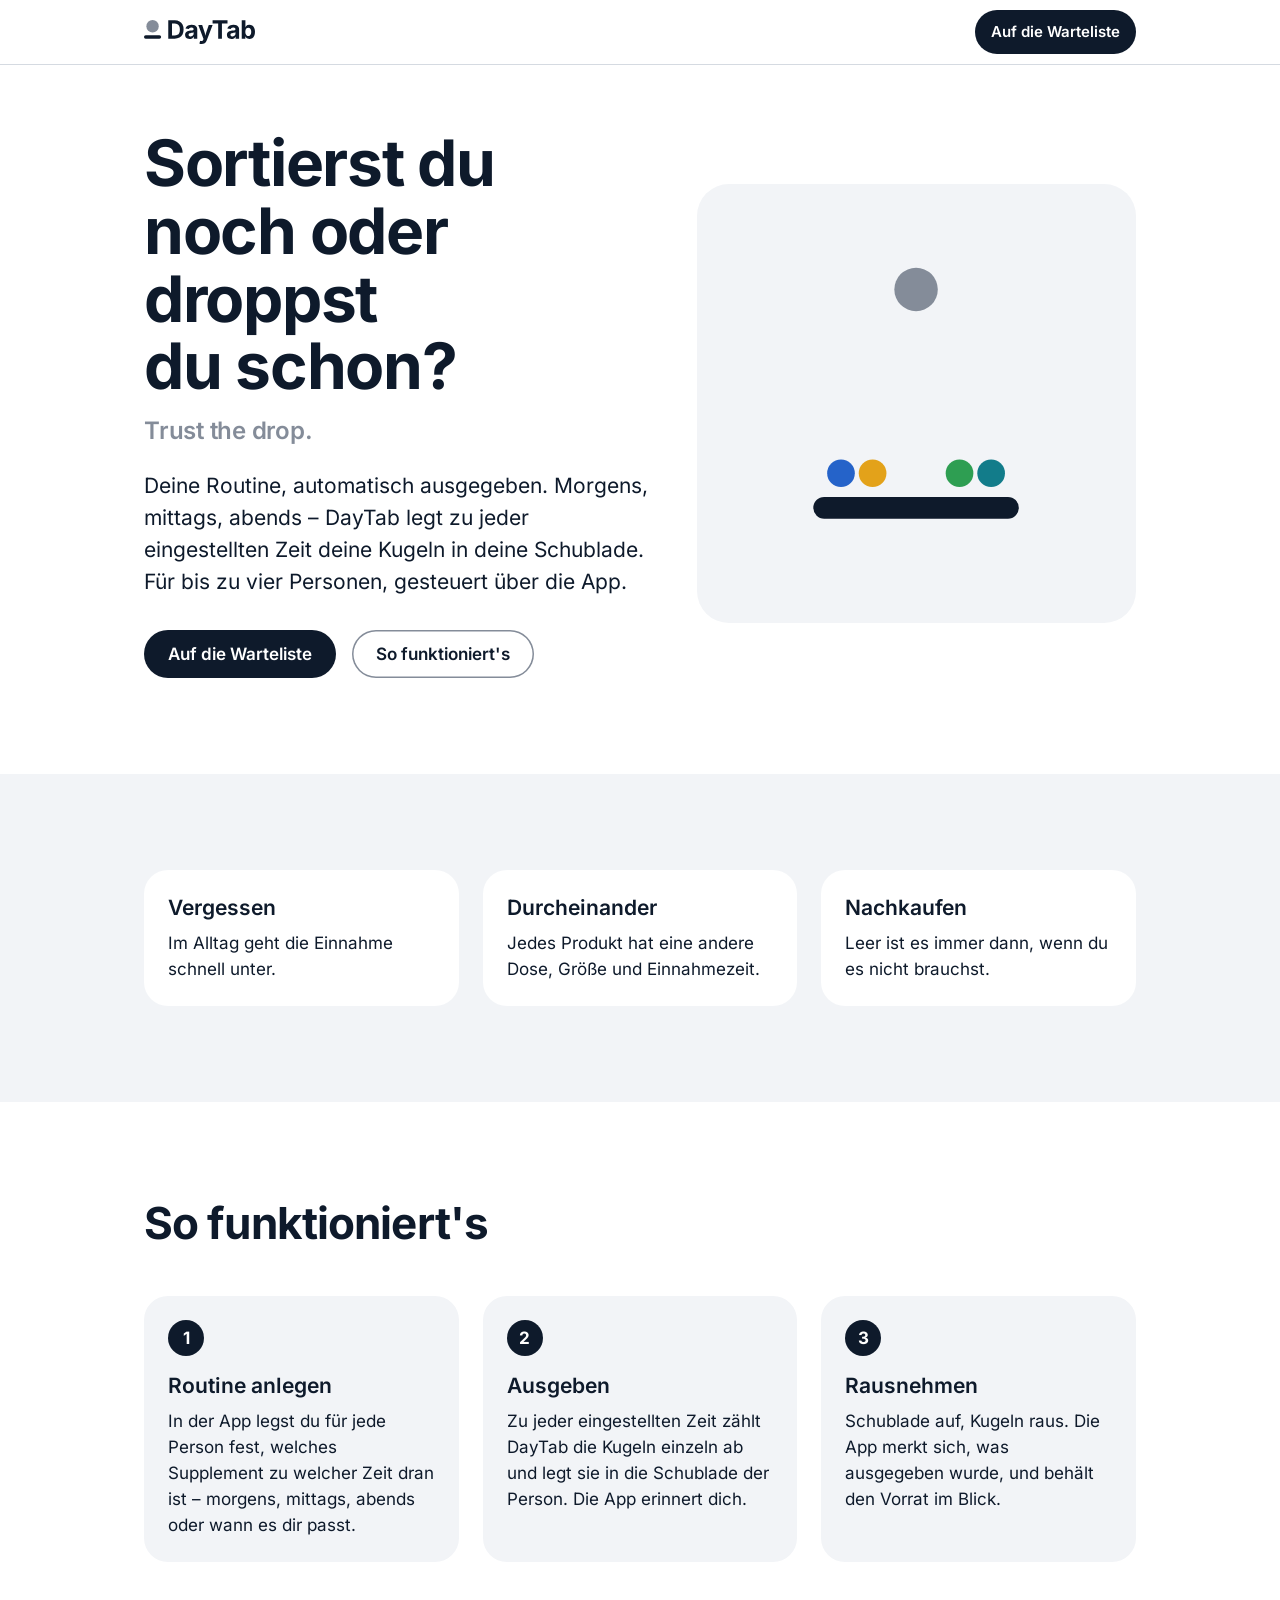
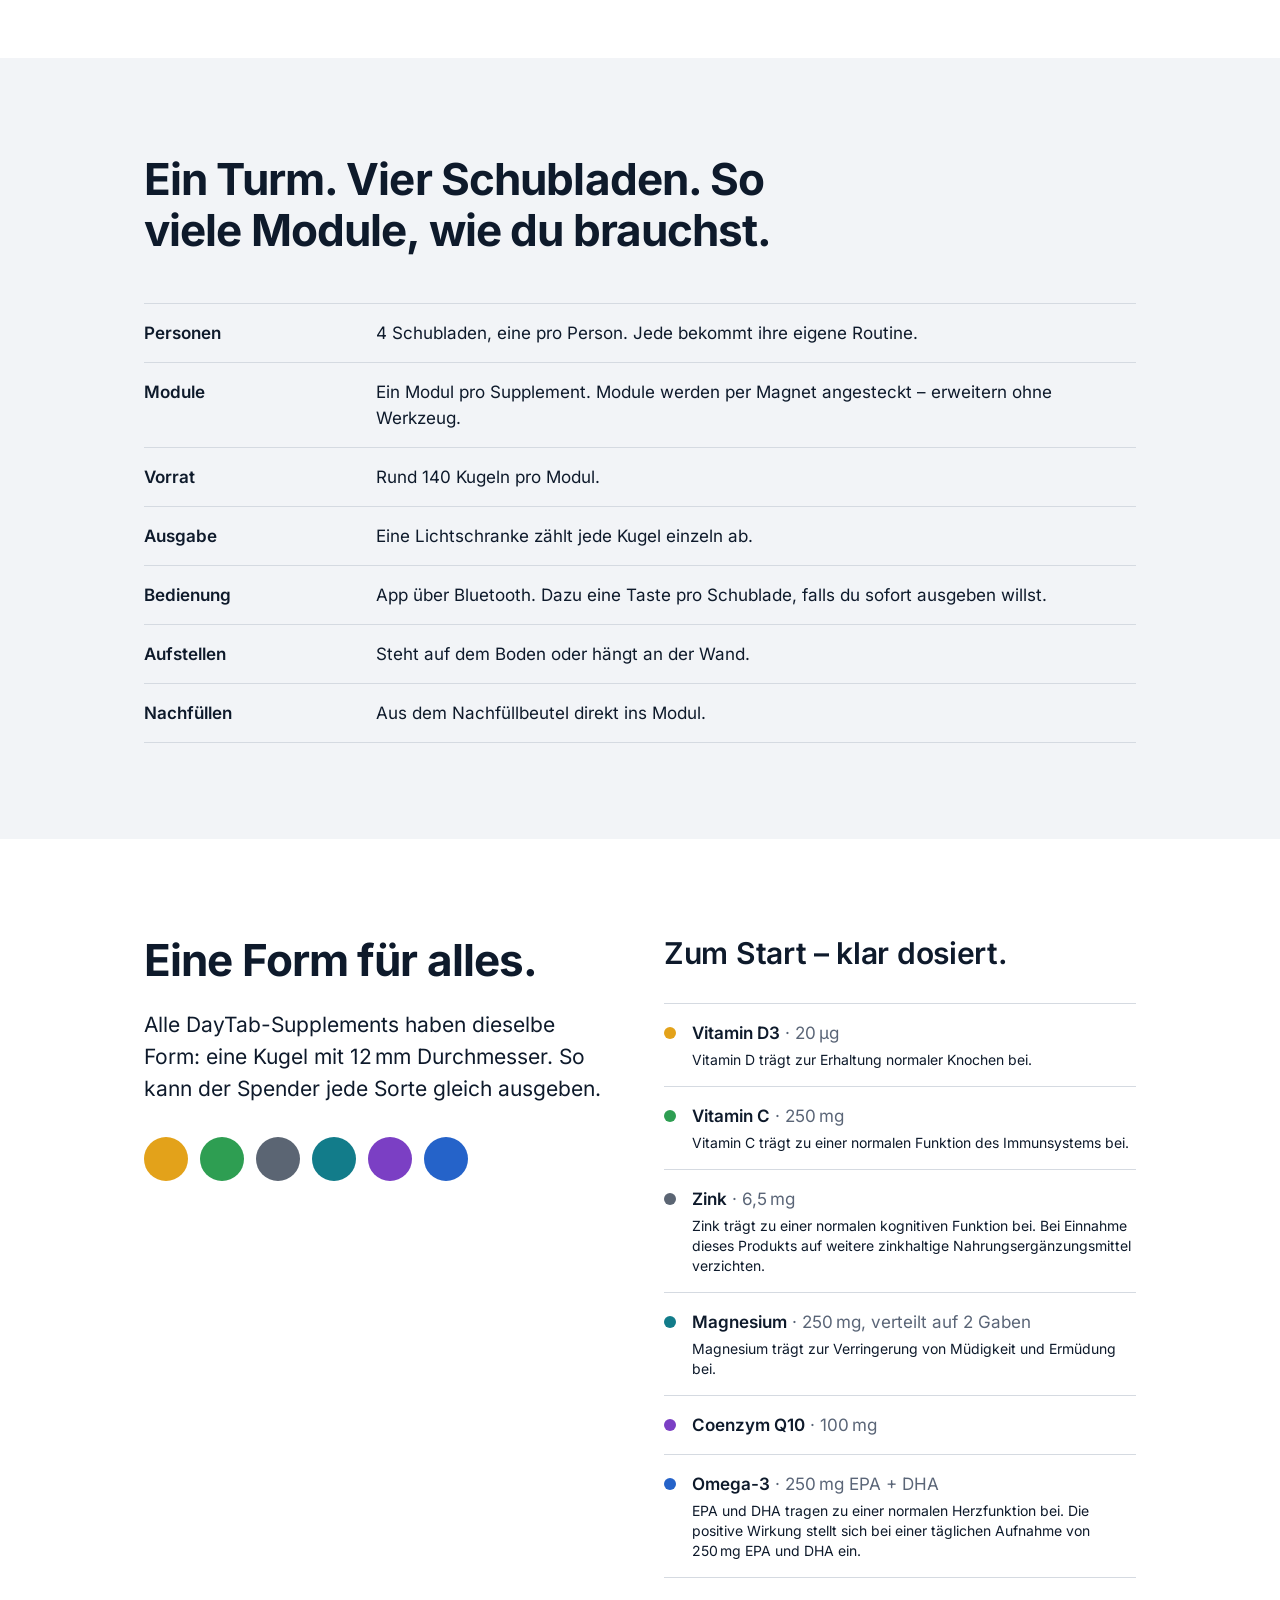
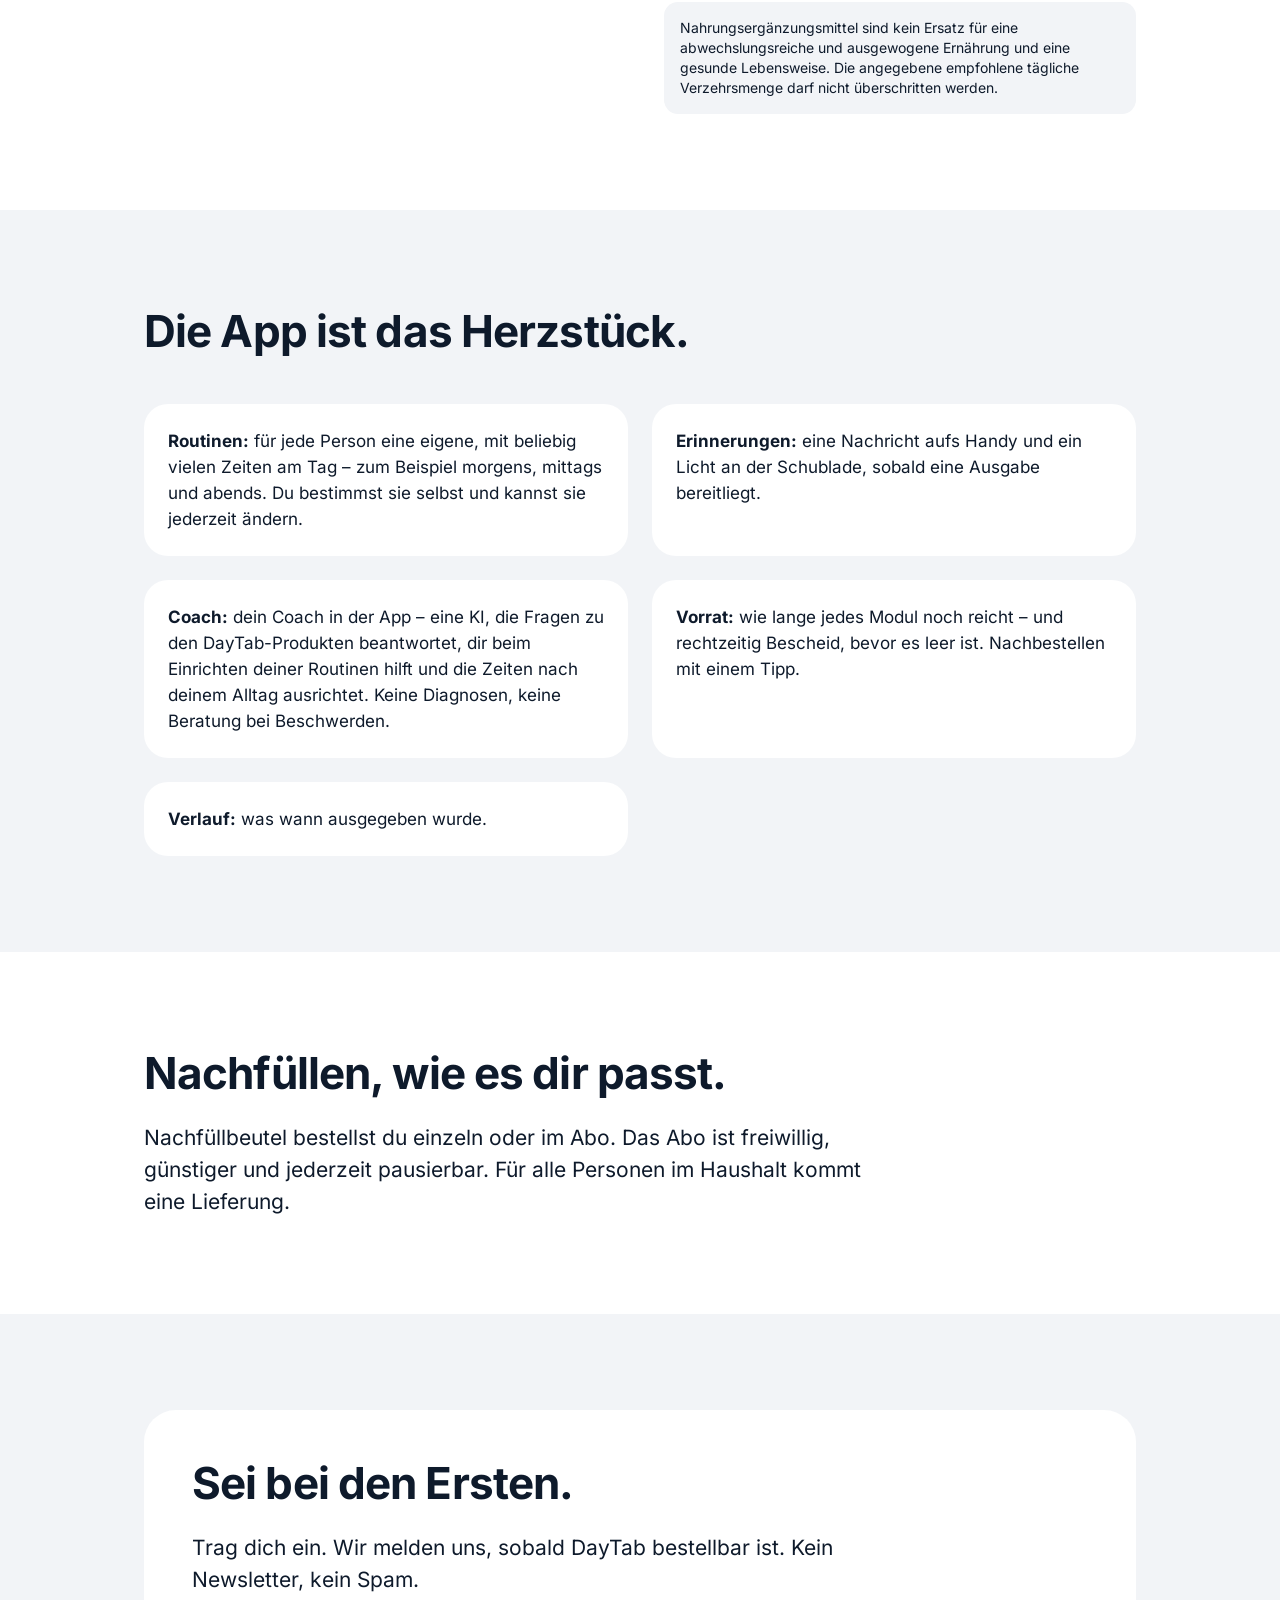
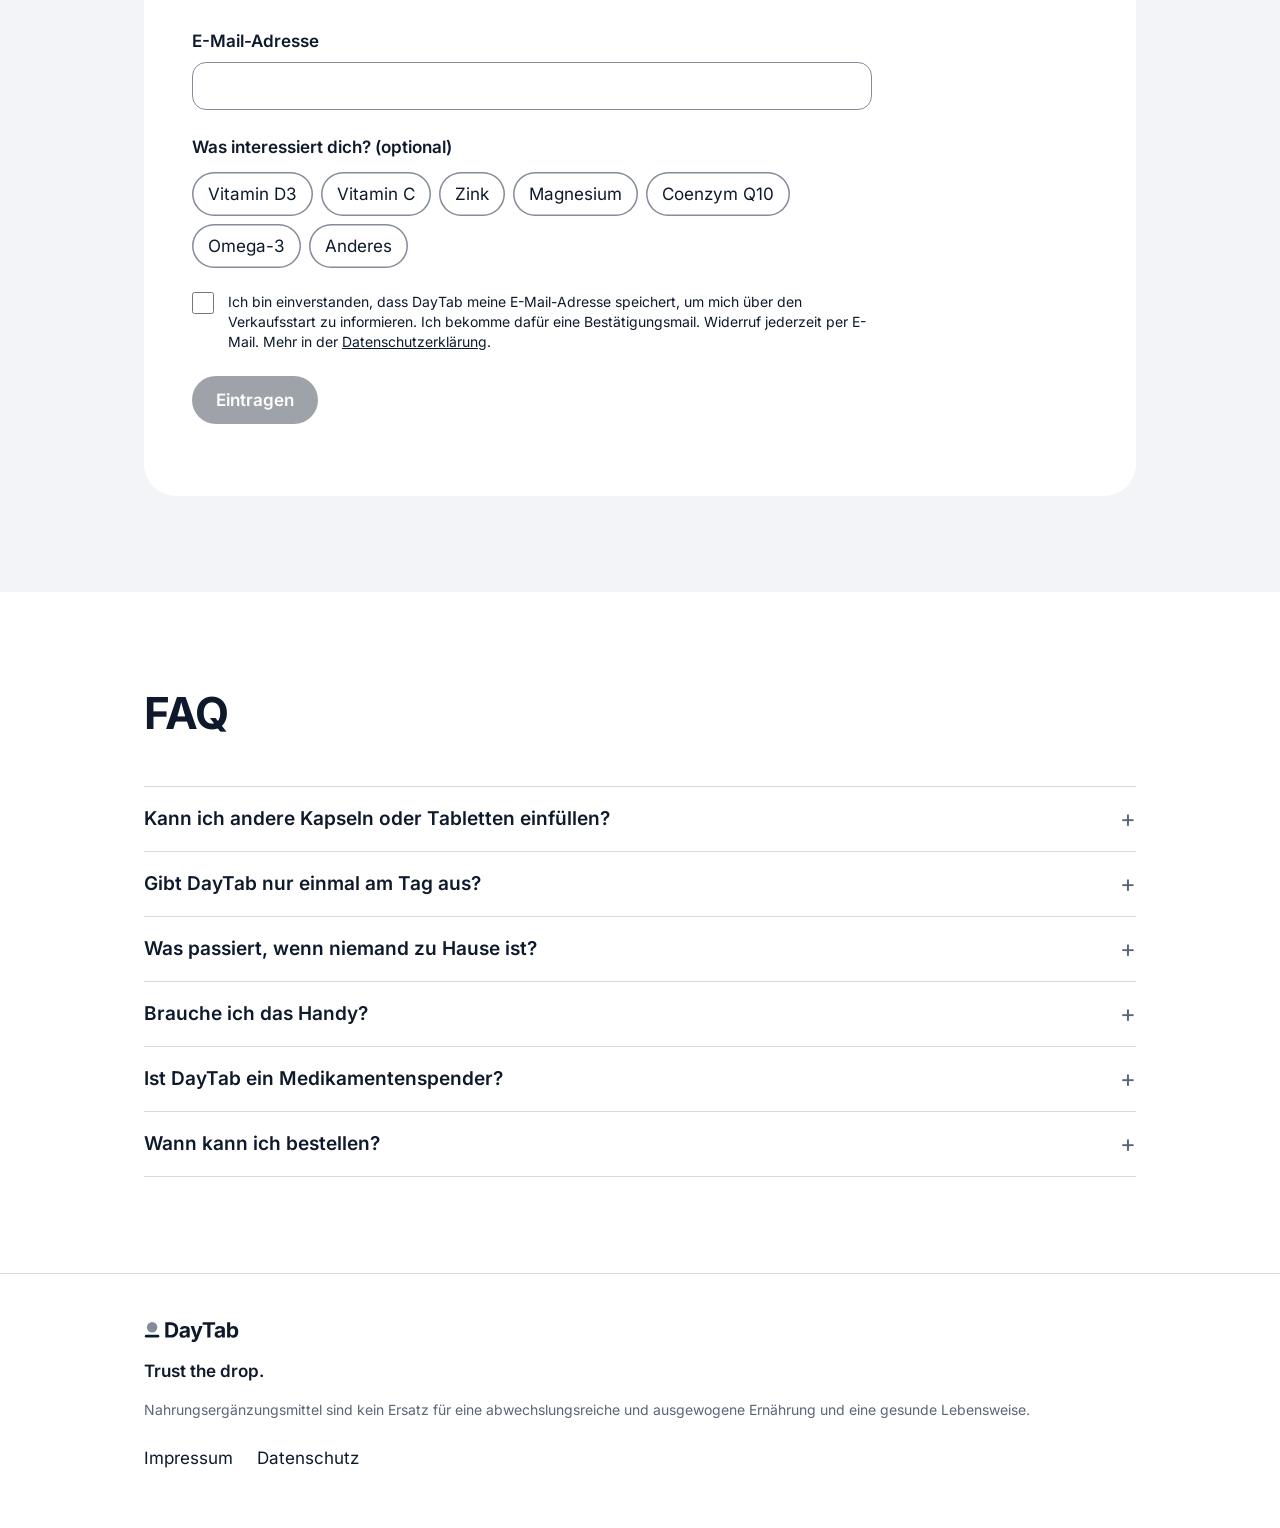
==== commit 3e85bed6: "Website auf Design-System v2 (Mitternacht & Silber) und neue Texte (DT-50) Co-Authored-By: Claude Op" ====
--- a/index.html
+++ b/index.html
@@ -4,9 +4,9 @@
 <meta charset="utf-8">
 <meta name="viewport" content="width=device-width, initial-scale=1">
 <title>DayTab – Deine Supplements, automatisch ausgegeben</title>
-<meta name="description" content="DayTab gibt deine Supplements zur eingestellten Zeit aus – für bis zu vier Personen. Jetzt auf die Warteliste.">
+<meta name="description" content="DayTab gibt deine Supplements nach deiner Routine aus – zu mehreren Zeiten am Tag, für bis zu vier Personen. Jetzt auf die Warteliste.">
 <meta property="og:title" content="DayTab – Deine Supplements, automatisch ausgegeben">
-<meta property="og:description" content="DayTab gibt deine Supplements zur eingestellten Zeit aus – für bis zu vier Personen. Jetzt auf die Warteliste.">
+<meta property="og:description" content="DayTab gibt deine Supplements nach deiner Routine aus – zu mehreren Zeiten am Tag, für bis zu vier Personen. Jetzt auf die Warteliste.">
 <link rel="icon" href="/assets/daytab-zeichen.svg" type="image/svg+xml">
 <link rel="preload" href="/assets/fonts/inter-latin-400.woff2" as="font" type="font/woff2" crossorigin>
 <link rel="preload" href="/assets/fonts/inter-latin-700.woff2" as="font" type="font/woff2" crossorigin>
@@ -26,6 +26,8 @@
 .h1{font-size:clamp(32px,5vw,44px);line-height:1.14;font-weight:700;letter-spacing:-.02em}
 .h2{font-size:clamp(24px,3.4vw,30px);line-height:1.2;font-weight:600;letter-spacing:-.01em}
 .h3{font-size:21px;line-height:28px;font-weight:600}
+.claim-hero{font-size:24px;line-height:30px;font-weight:600;letter-spacing:-.01em;color:var(--brand-silver);margin:var(--space-4) 0 0}
+.claim-foot{font-weight:600;color:var(--ink)}
 .lead{font-size:21px;line-height:32px;color:var(--ink);max-width:36em;margin:var(--space-6) 0 0}
 p{margin:0}
 .muted{color:var(--ink-muted)}
@@ -56,7 +58,7 @@
 section.mist .card{background:var(--surface)}
 .card p{margin-top:var(--space-2)}
 .cards.first{margin-top:0}
-.step-no{display:inline-flex;align-items:center;justify-content:center;width:36px;height:36px;border-radius:50%;background:var(--brand-orange);color:#fff;font-weight:700;font-size:17px;margin-bottom:var(--space-4)}
+.step-no{display:inline-flex;align-items:center;justify-content:center;width:36px;height:36px;border-radius:50%;background:var(--action);color:var(--on-action);font-weight:700;font-size:17px;margin-bottom:var(--space-4)}
 
 /* Spender */
 .specs{margin:var(--space-12) 0 0;padding:0;border-top:1px solid var(--line)}
@@ -97,7 +99,7 @@
 .chip input{position:absolute;opacity:0;width:1px;height:1px}
 .chip span{display:inline-flex;align-items:center;min-height:44px;padding:0 var(--space-4);border-radius:var(--radius-pill);box-shadow:inset 0 0 0 1.5px var(--line-strong);cursor:pointer;user-select:none}
 .chip input:checked+span{background:var(--ink);color:var(--surface);box-shadow:none}
-.chip input:focus-visible+span{outline:2px solid var(--brand-orange);outline-offset:2px}
+.chip input:focus-visible+span{outline:2px solid var(--focus);outline-offset:2px}
 .consent{display:grid;grid-template-columns:24px 1fr;gap:var(--space-3);align-items:start;font-size:14px;line-height:20px}
 .consent input{width:22px;height:22px;margin:0;accent-color:var(--ink)}
 .status{font-weight:600}
@@ -138,7 +140,8 @@
   <div class="wrap hero-grid">
     <div>
       <h1 class="display">Sortierst du noch oder droppst du schon?</h1>
-      <p class="lead">DayTab gibt deine Supplements zur eingestellten Zeit aus. Ein Modul pro Supplement, eine Schublade pro Person. Du nimmst nur noch raus.</p>
+      <p class="claim-hero">Trust the drop.</p>
+      <p class="lead">Deine Routine, automatisch ausgegeben. Morgens, mittags, abends – DayTab legt zu jeder eingestellten Zeit deine Kugeln in deine Schublade. Für bis zu vier Personen, gesteuert über die App.</p>
       <div class="actions">
         <a class="btn btn-primary" href="#warteliste">Auf die Warteliste</a>
         <a class="btn btn-secondary" href="#so-funktionierts">So funktioniert's</a>
@@ -147,8 +150,8 @@
     <div class="stage" aria-hidden="true">
       <!-- Grafik: Bildzeichen-Motiv (Kugel über Balken), keine Konstruktion -->
       <svg viewBox="0 0 320 320">
-        <circle class="drop" cx="160" cy="44" r="22" fill="#E8572A"/>
-        <rect x="56" y="254" width="208" height="22" rx="11" fill="#111418"/>
+        <circle class="drop" cx="160" cy="44" r="22" fill="#848C99"/>
+        <rect x="56" y="254" width="208" height="22" rx="11" fill="#0E1A2B"/>
         <circle cx="84" cy="230" r="14" fill="#2563C9"/>
         <circle cx="116" cy="230" r="14" fill="#E3A21A"/>
         <circle cx="204" cy="230" r="14" fill="#2E9E52"/>
@@ -174,9 +177,9 @@
   <div class="wrap">
     <h2 class="h1">So funktioniert's</h2>
     <div class="cards">
-      <div class="card"><span class="step-no">1</span><h3 class="h3">Einstellen</h3><p>In der App legst du für jede Person fest, welches Supplement wann dran ist.</p></div>
-      <div class="card"><span class="step-no">2</span><h3 class="h3">Ausgeben</h3><p>Zur eingestellten Zeit zählt DayTab jede Kugel einzeln ab und legt sie in die Schublade der Person.</p></div>
-      <div class="card"><span class="step-no">3</span><h3 class="h3">Rausnehmen</h3><p>Schublade auf, Tagesdosis raus. Die App merkt sich, was ausgegeben wurde.</p></div>
+      <div class="card"><span class="step-no">1</span><h3 class="h3">Routine anlegen</h3><p>In der App legst du für jede Person fest, welches Supplement zu welcher Zeit dran ist – morgens, mittags, abends oder wann es dir passt.</p></div>
+      <div class="card"><span class="step-no">2</span><h3 class="h3">Ausgeben</h3><p>Zu jeder eingestellten Zeit zählt DayTab die Kugeln einzeln ab und legt sie in die Schublade der Person. Die App erinnert dich.</p></div>
+      <div class="card"><span class="step-no">3</span><h3 class="h3">Rausnehmen</h3><p>Schublade auf, Kugeln raus. Die App merkt sich, was ausgegeben wurde, und behält den Vorrat im Blick.</p></div>
     </div>
   </div>
 </section>
@@ -225,12 +228,13 @@
 <!-- App -->
 <section class="mist" id="app">
   <div class="wrap">
-    <h2 class="h1">Die App weiß, was drin ist.</h2>
+    <h2 class="h1">Die App ist das Herzstück.</h2>
     <ul class="points">
-      <li style="background:var(--surface)">Routinen für jede Person, mit beliebig vielen Zeiten am Tag.</li>
-      <li style="background:var(--surface)">Verlauf: was wann ausgegeben wurde.</li>
-      <li style="background:var(--surface)">Vorrat: wie lange jedes Modul noch reicht – und rechtzeitig Bescheid, bevor es leer ist.</li>
-      <li style="background:var(--surface)">Coach: eine KI, die Fragen zu den DayTab-Produkten beantwortet und beim Einrichten der Routine hilft. Keine Diagnosen, keine Beratung bei Beschwerden.</li>
+      <li style="background:var(--surface)"><strong>Routinen:</strong> für jede Person eine eigene, mit beliebig vielen Zeiten am Tag – zum Beispiel morgens, mittags und abends. Du bestimmst sie selbst und kannst sie jederzeit ändern.</li>
+      <li style="background:var(--surface)"><strong>Erinnerungen:</strong> eine Nachricht aufs Handy und ein Licht an der Schublade, sobald eine Ausgabe bereitliegt.</li>
+      <li style="background:var(--surface)"><strong>Coach:</strong> dein Coach in der App – eine KI, die Fragen zu den DayTab-Produkten beantwortet, dir beim Einrichten deiner Routinen hilft und die Zeiten nach deinem Alltag ausrichtet. Keine Diagnosen, keine Beratung bei Beschwerden.</li>
+      <li style="background:var(--surface)"><strong>Vorrat:</strong> wie lange jedes Modul noch reicht – und rechtzeitig Bescheid, bevor es leer ist. Nachbestellen mit einem Tipp.</li>
+      <li style="background:var(--surface)"><strong>Verlauf:</strong> was wann ausgegeben wurde.</li>
     </ul>
   </div>
 </section>
@@ -280,6 +284,7 @@
     <h2 class="h1">FAQ</h2>
     <div class="faq">
       <details><summary>Kann ich andere Kapseln oder Tabletten einfüllen?</summary><p>Nein. DayTab ist auf die DayTab-Kugeln abgestimmt. Nur damit kann der Spender jede Kugel einzeln ausgeben.</p></details>
+      <details><summary>Gibt DayTab nur einmal am Tag aus?</summary><p>Nein. Jede Person hat ihre eigene Routine mit so vielen Zeiten, wie sie braucht – zum Beispiel morgens, mittags und abends.</p></details>
       <details><summary>Was passiert, wenn niemand zu Hause ist?</summary><p>Die Kugeln bleiben im Modul, bis die eingestellte Zeit kommt. Dann landen sie in der Schublade der Person. Die App zeigt, was noch nicht entnommen wurde.</p></details>
       <details><summary>Brauche ich das Handy?</summary><p>Zum Einrichten ja. Danach läuft DayTab nach deiner Routine auch ohne Handy. Die Tasten am Gerät geben sofort aus.</p></details>
       <details><summary>Ist DayTab ein Medikamentenspender?</summary><p>Nein. DayTab ist für Nahrungsergänzungsmittel gedacht.</p></details>
@@ -293,6 +298,7 @@
 <footer>
   <div class="wrap">
     <img src="/assets/daytab-logo.svg" alt="DayTab" width="96" height="20">
+    <p class="claim-foot">Trust the drop.</p>
     <p class="small muted">Nahrungsergänzungsmittel sind kein Ersatz für eine abwechslungsreiche und ausgewogene Ernährung und eine gesunde Lebensweise.</p>
     <nav aria-label="Rechtliches"><a href="/impressum">Impressum</a><a href="/datenschutz">Datenschutz</a></nav>
   </div>
@@ -300,7 +306,7 @@
 
 <script>
 (function(){
-  // Warteliste: sendet an /api/warteliste (Pages Function, Double-Opt-in). Backend folgt nach J-05.
+  // Warteliste: sendet an /api/warteliste (Pages Function, Double-Opt-in). Backend folgt (DT-35).
   var f=document.getElementById('wl-form'),email=document.getElementById('wl-email'),consent=document.getElementById('wl-consent'),
       btn=document.getElementById('wl-submit'),status=document.getElementById('wl-status');
   var T={sent:'Fast geschafft! Wir haben dir eine E-Mail geschickt. Bitte bestätige deine Adresse über den Link darin.',
--- a/assets/site.css
+++ b/assets/site.css
@@ -1,4 +1,4 @@
-/* DayTab – Tokens laut Design-System v1 (https://claude.ai/artifact/2TGqF5XUy1YQGBZkBbN2jh). Schrift Inter (SIL OFL, fonts/OFL.txt), selbst gehostet. */
+/* DayTab – Tokens laut Design-System v2 „Mitternacht & Silber“ (https://claude.ai/artifact/2TGqF5XUy1YQGBZkBbN2jh). Schrift Inter (SIL OFL, fonts/OFL.txt), selbst gehostet. */
 @font-face{font-family:'Inter';font-style:normal;font-display:swap;font-weight:400;src:url(/assets/fonts/inter-latin-400.woff2) format('woff2');unicode-range:U+0000-00FF,U+0131,U+0152-0153,U+02BB-02BC,U+02C6,U+02DA,U+02DC,U+0304,U+0308,U+0329,U+2000-206F,U+20AC,U+2122,U+2191,U+2193,U+2212,U+2215,U+FEFF,U+FFFD}
 @font-face{font-family:'Inter';font-style:normal;font-display:swap;font-weight:400;src:url(/assets/fonts/inter-latin-ext-400.woff2) format('woff2');unicode-range:U+0100-02BA,U+02BD-02C5,U+02C7-02CC,U+02CE-02D7,U+02DD-02FF,U+0304,U+0308,U+0329,U+1D00-1DBF,U+1E00-1E9F,U+1EF2-1EFF,U+2020,U+20A0-20AB,U+20AD-20C0,U+2113,U+2C60-2C7F,U+A720-A7FF}
 @font-face{font-family:'Inter';font-style:normal;font-display:swap;font-weight:600;src:url(/assets/fonts/inter-latin-600.woff2) format('woff2');unicode-range:U+0000-00FF,U+0131,U+0152-0153,U+02BB-02BC,U+02C6,U+02DA,U+02DC,U+0304,U+0308,U+0329,U+2000-206F,U+20AC,U+2122,U+2191,U+2193,U+2212,U+2215,U+FEFF,U+FFFD}
@@ -6,20 +6,20 @@
 @font-face{font-family:'Inter';font-style:normal;font-display:swap;font-weight:700;src:url(/assets/fonts/inter-latin-700.woff2) format('woff2');unicode-range:U+0000-00FF,U+0131,U+0152-0153,U+02BB-02BC,U+02C6,U+02DA,U+02DC,U+0304,U+0308,U+0329,U+2000-206F,U+20AC,U+2122,U+2191,U+2193,U+2212,U+2215,U+FEFF,U+FFFD}
 @font-face{font-family:'Inter';font-style:normal;font-display:swap;font-weight:700;src:url(/assets/fonts/inter-latin-ext-700.woff2) format('woff2');unicode-range:U+0100-02BA,U+02BD-02C5,U+02C7-02CC,U+02CE-02D7,U+02DD-02FF,U+0304,U+0308,U+0329,U+1D00-1DBF,U+1E00-1E9F,U+1EF2-1EFF,U+2020,U+20A0-20AB,U+20AD-20C0,U+2113,U+2C60-2C7F,U+A720-A7FF}
 :root{
-  --ink:#111418;--ink-muted:#6E6E73;--surface:#FFFFFF;--surface-mist:#F5F5F7;--line:#D2D2D7;--line-strong:#8A8A90;
-  --brand-orange:#E8572A;--brand-orange-text:#C2410C;--brand-orange-soft:#FDEBE4;--action:#111418;--on-action:#FFFFFF;
+  --ink:#0E1A2B;--ink-muted:#5A6577;--surface:#FFFFFF;--surface-mist:#F2F4F7;--line:#D5DAE1;--line-strong:#848C99;
+  --brand-silver:#848C99;--brand-silver-soft:#E9ECF1;--action:#0E1A2B;--on-action:#FFFFFF;--focus:#0E1A2B;
   --signal-ok:#2E7D46;--signal-error:#C62828;
   --produkt-omega3:#2563C9;--produkt-d3:#E3A21A;--produkt-q10:#7B3FC4;--produkt-zink:#5B6573;--produkt-vitc:#2E9E52;--produkt-mg:#127C8A;
   --space-1:4px;--space-2:8px;--space-3:12px;--space-4:16px;--space-6:24px;--space-8:32px;--space-12:48px;--space-16:64px;--space-24:96px;
   --radius-s:8px;--radius-m:14px;--radius-l:24px;--radius-xl:32px;--radius-pill:999px;
-  --shadow-soft:0 8px 24px rgba(17,20,24,.08);
+  --shadow-soft:0 8px 24px rgba(17,20,24,0.08);
   --font-sans:"Inter",-apple-system,BlinkMacSystemFont,"Helvetica Neue",Arial,sans-serif;
   --wrap:1120px;
 }
 *{box-sizing:border-box}
 html{-webkit-text-size-adjust:100%}
 body{margin:0;background:var(--surface);color:var(--ink);font-family:var(--font-sans);font-size:17px;line-height:26px;-webkit-font-smoothing:antialiased}
-a{color:var(--brand-orange-text)}
-:focus-visible{outline:2px solid var(--brand-orange);outline-offset:2px}
+a{color:var(--ink)}
+:focus-visible{outline:2px solid var(--focus);outline-offset:2px}
 .wrap{max-width:var(--wrap);margin:0 auto;padding-left:max(var(--space-6),env(safe-area-inset-left,0px));padding-right:max(var(--space-6),env(safe-area-inset-right,0px))}
 @media(min-width:900px){.wrap{padding-left:var(--space-16);padding-right:var(--space-16)}}
